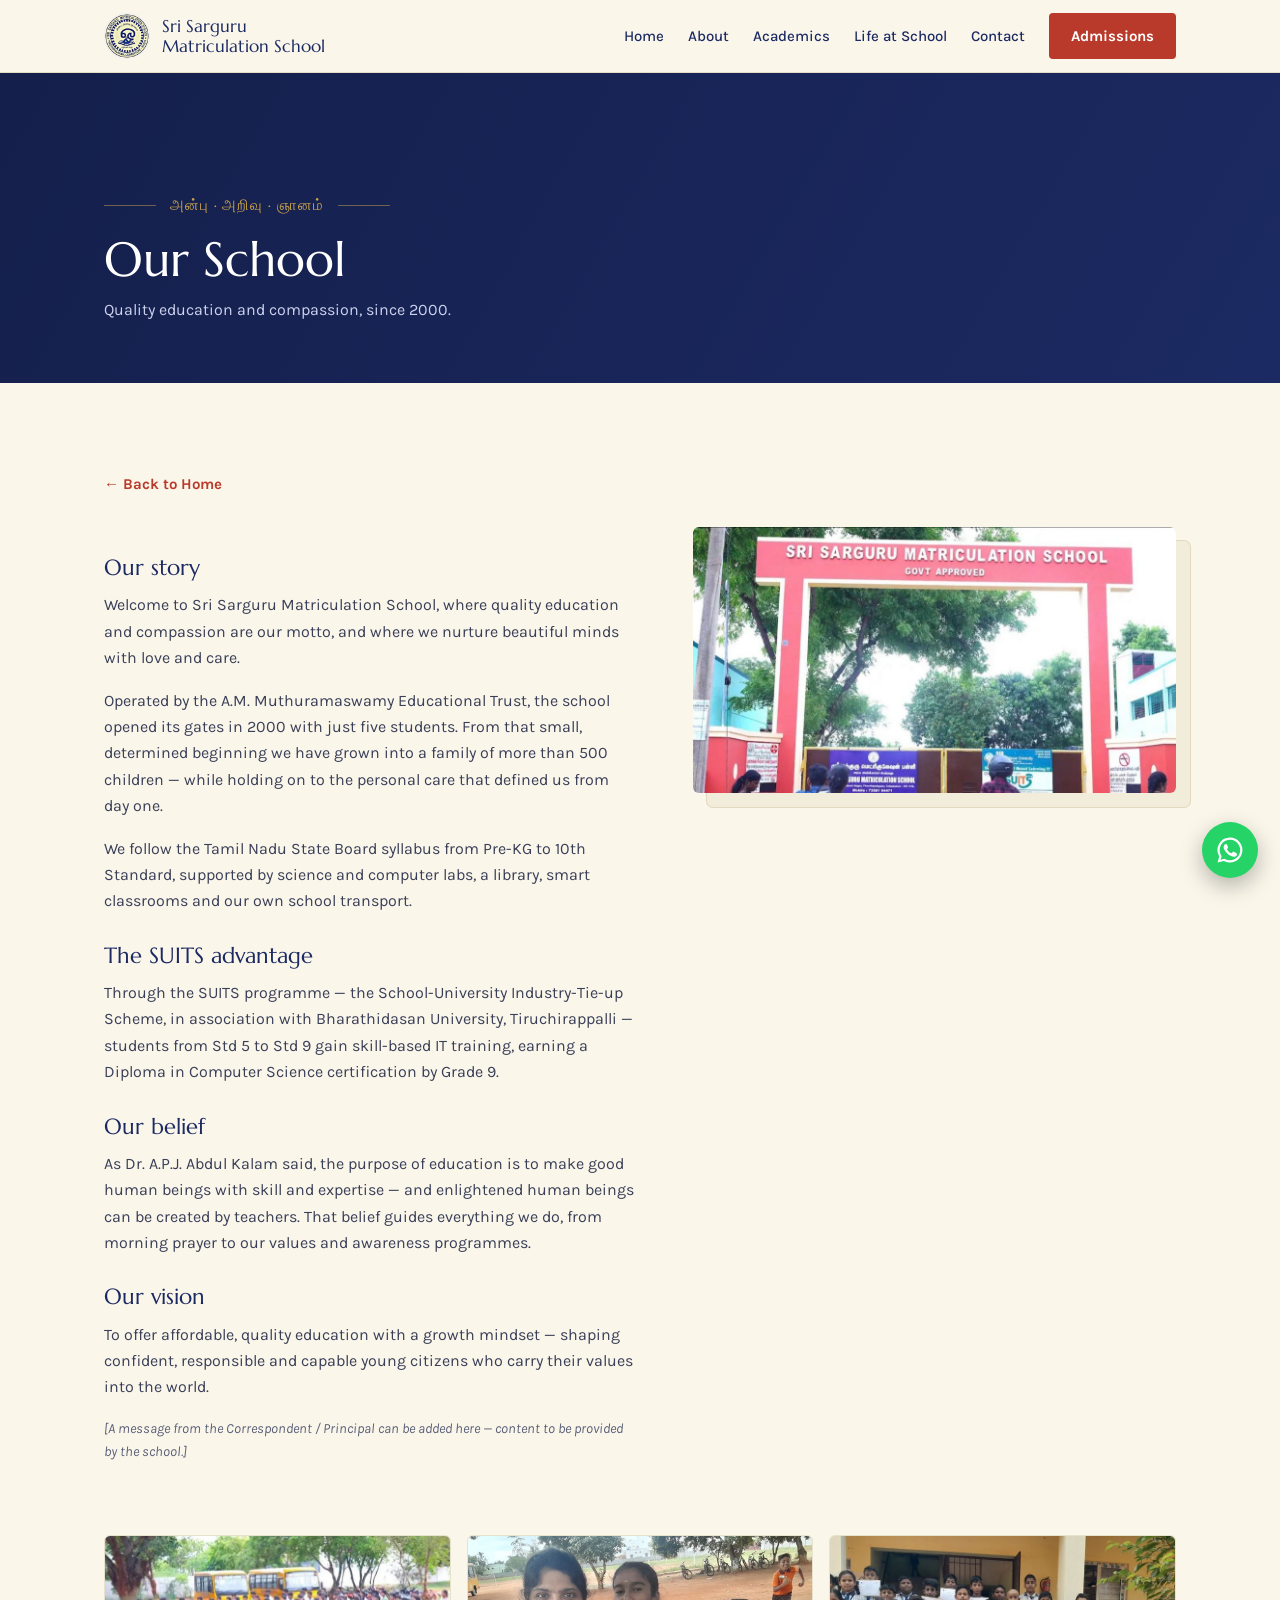
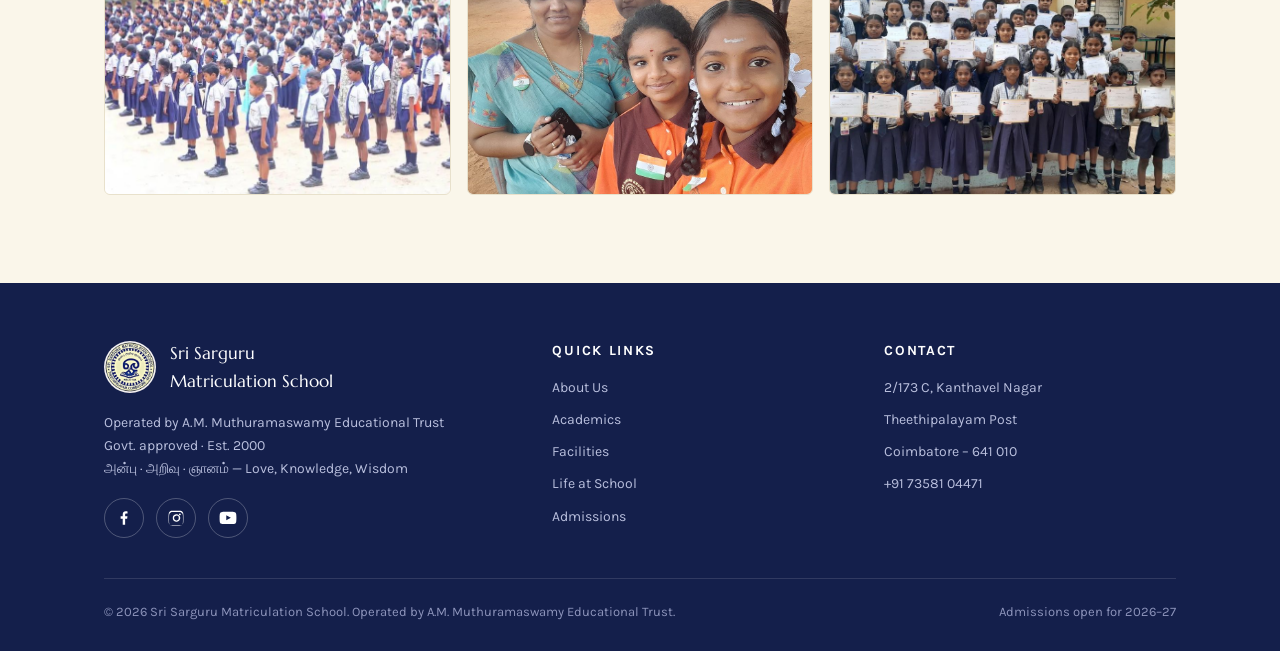
==== about.html @ 729bfdbb "Add files via upload" ====
<!DOCTYPE html>
<html lang="en">
<head>
<meta charset="UTF-8">
<meta name="viewport" content="width=device-width, initial-scale=1.0">
<title>About Us | Sri Sarguru Matriculation School</title>
<meta name="description" content="The story, vision and values of Sri Sarguru Matriculation School, Theethipalayam, Coimbatore.">
<link rel="preconnect" href="https://fonts.googleapis.com">
<link href="https://fonts.googleapis.com/css2?family=Marcellus&family=Karla:wght@400;500;700&display=swap" rel="stylesheet">
<link rel="stylesheet" href="styles.css">
</head>
<body>
<nav>
  <div class="wrap nav-in">
    <a class="brand" href="index.html">
      <img src="[data-uri]" alt="Sri Sarguru Matriculation School emblem">
      <span>Sri Sarguru<br>Matriculation School</span>
    </a>
    <button class="menu-toggle" aria-label="Open menu" onclick="document.querySelector('.menu').classList.toggle('open')">☰</button>
    <div class="menu">
      <a href="index.html">Home</a>
      <a href="about.html">About</a>
      <a href="index.html#academics">Academics</a>
      <a href="index.html#life">Life at School</a>
      <a href="index.html#contact">Contact</a>
      <a class="btn" href="index.html#admissions">Admissions</a>
    </div>
  </div>
</nav>
<header class="page-hero">
  <div class="wrap"><div class="motto">அன்பு · அறிவு · ஞானம்</div><h1>Our School</h1><p>Quality education and compassion, since 2000.</p></div>
</header>
<section><div class="wrap"><a class="back-link" href="index.html">← Back to Home</a>
  <div class="split" style="margin-bottom:56px">
    <div class="prose">
      <h3>Our story</h3>
      <p>Welcome to Sri Sarguru Matriculation School, where quality education and compassion are our motto, and where we nurture beautiful minds with love and care.</p>
      <p>Operated by the A.M. Muthuramaswamy Educational Trust, the school opened its gates in 2000 with just five students. From that small, determined beginning we have grown into a family of more than 500 children — while holding on to the personal care that defined us from day one.</p>
      <p>We follow the Tamil Nadu State Board syllabus from Pre-KG to 10th Standard, supported by science and computer labs, a library, smart classrooms and our own school transport.</p>
      <h3>The SUITS advantage</h3>
      <p>Through the SUITS programme — the School-University Industry-Tie-up Scheme, in association with Bharathidasan University, Tiruchirappalli — students from Std 5 to Std 9 gain skill-based IT training, earning a Diploma in Computer Science certification by Grade 9.</p>
      <h3>Our belief</h3>
      <p>As Dr. A.P.J. Abdul Kalam said, the purpose of education is to make good human beings with skill and expertise — and enlightened human beings can be created by teachers. That belief guides everything we do, from morning prayer to our values and awareness programmes.</p>
      <h3>Our vision</h3>
      <p>To offer affordable, quality education with a growth mindset — shaping confident, responsible and capable young citizens who carry their values into the world.</p>
      <p style="color:var(--muted);font-size:14px"><em>[A message from the Correspondent / Principal can be added here — content to be provided by the school.]</em></p>
    </div>
    <div class="framed" style="align-self:start"><img src="[data-uri]" alt="Entrance of Sri Sarguru Matriculation School"></div>
  </div>
  <div class="gallery">
    <img src="[data-uri]" alt="Morning assembly">
    <img src="[data-uri]" alt="Outdoor lesson with a teacher">
    <img src="[data-uri]" alt="Students with certificates">
  </div>
  </div></section>
<footer>
  <div class="wrap">
    <div class="foot-grid">
      <div>
        <div class="foot-brand">
          <img src="[data-uri]" alt="School emblem">
          <b>Sri Sarguru<br>Matriculation School</b>
        </div>
        <p>Operated by A.M. Muthuramaswamy Educational Trust<br>Govt. approved · Est. 2000<br>அன்பு · அறிவு · ஞானம் — Love, Knowledge, Wisdom</p>
        <div class="socials">
          <a href="https://www.facebook.com/profile.php?id=61589518446444" target="_blank" rel="noopener" aria-label="Facebook"><svg viewBox="0 0 24 24"><path d="M13.5 21v-8h2.7l.4-3.2h-3.1V7.7c0-.9.3-1.6 1.7-1.6h1.5V3.2c-.3 0-1.3-.1-2.4-.1-2.4 0-4 1.4-4 4.1v2.6H7.5V13h2.8v8h3.2z"/></svg></a>
          <a href="https://www.instagram.com/srisargurumatriculationschool?igsh=MXVpdTR6MHNnNWlqYg==" target="_blank" rel="noopener" aria-label="Instagram"><svg viewBox="0 0 24 24"><path d="M12 2.2c3.2 0 3.6 0 4.8.1 1.2.1 1.9.2 2.3.4.6.2 1 .5 1.4.9.4.4.7.8.9 1.4.2.4.4 1.1.4 2.3.1 1.2.1 1.6.1 4.8s0 3.6-.1 4.8c-.1 1.2-.2 1.9-.4 2.3-.2.6-.5 1-.9 1.4-.4.4-.8.7-1.4.9-.4.2-1.1.4-2.3.4-1.2.1-1.6.1-4.8.1s-3.6 0-4.8-.1c-1.2-.1-1.9-.2-2.3-.4-.6-.2-1-.5-1.4-.9-.4-.4-.7-.8-.9-1.4-.2-.4-.4-1.1-.4-2.3-.1-1.2-.1-1.6-.1-4.8s0-3.6.1-4.8c.1-1.2.2-1.9.4-2.3.2-.6.5-1 .9-1.4.4-.4.8-.7 1.4-.9.4-.2 1.1-.4 2.3-.4 1.2-.1 1.6-.1 4.8-.1zm0 1.8c-3.1 0-3.5 0-4.7.1-1.1.1-1.7.2-2.1.4-.5.2-.9.4-1.2.8-.4.4-.6.7-.8 1.2-.2.4-.3 1-.4 2.1-.1 1.2-.1 1.6-.1 4.7s0 3.5.1 4.7c.1 1.1.2 1.7.4 2.1.2.5.4.9.8 1.2.4.4.7.6 1.2.8.4.2 1 .3 2.1.4 1.2.1 1.6.1 4.7.1s3.5 0 4.7-.1c1.1-.1 1.7-.2 2.1-.4.5-.2.9-.4 1.2-.8.4-.4.6-.7.8-1.2.2-.4.3-1 .4-2.1.1-1.2.1-1.6.1-4.7s0-3.5-.1-4.7c-.1-1.1-.2-1.7-.4-2.1-.2-.5-.4-.9-.8-1.2-.4-.4-.7-.6-1.2-.8-.4-.2-1-.3-2.1-.4-1.2-.1-1.6-.1-4.7-.1zm0 3.1a5 5 0 110 9.9 5 5 0 010-9.9zm0 8.1a3.2 3.2 0 100-6.3 3.2 3.2 0 000 6.3zm6.3-8.3a1.2 1.2 0 11-2.3 0 1.2 1.2 0 012.3 0z"/></svg></a>
          <a href="https://youtube.com/shorts/6gepZxjE1bo?si=0mZWuxwTycuYFxQI" target="_blank" rel="noopener" aria-label="YouTube"><svg viewBox="0 0 24 24"><path d="M23 7.2s-.2-1.6-.9-2.3c-.9-.9-1.9-.9-2.3-1C16.6 3.7 12 3.7 12 3.7s-4.6 0-7.8.2c-.4.1-1.4.1-2.3 1-.7.7-.9 2.3-.9 2.3S.8 9.1.8 11v1.8c0 1.9.2 3.8.2 3.8s.2 1.6.9 2.3c.9.9 2 .9 2.5 1 1.8.2 7.6.2 7.6.2s4.6 0 7.8-.2c.4-.1 1.4-.1 2.3-1 .7-.7.9-2.3.9-2.3s.2-1.9.2-3.8V11c0-1.9-.2-3.8-.2-3.8zM9.7 15V8.4l6.1 3.3L9.7 15z"/></svg></a>
        </div>
      </div>
      <div>
        <h4>Quick Links</h4>
        <ul>
          <li><a href="about.html">About Us</a></li>
          <li><a href="index.html#academics">Academics</a></li>
          <li><a href="index.html#facilities">Facilities</a></li>
          <li><a href="index.html#life">Life at School</a></li>
          <li><a href="index.html#admissions">Admissions</a></li>
        </ul>
      </div>
      <div>
        <h4>Contact</h4>
        <ul>
          <li>2/173 C, Kanthavel Nagar</li>
          <li>Theethipalayam Post</li>
          <li>Coimbatore – 641 010</li>
          <li><a href="tel:+917358104471">+91 73581 04471</a></li>
        </ul>
      </div>
    </div>
    <div class="foot-bottom">
      <span>© 2026 Sri Sarguru Matriculation School. Operated by A.M. Muthuramaswamy Educational Trust.</span>
      <span>Admissions open for 2026–27</span>
    </div>
  </div>
</footer>

<a class="wa-float" href="https://wa.me/917358104471?text=Hi%2C%20I%20would%20like%20to%20enquire%20about%20admission%20at%20Sri%20Sarguru%20Matriculation%20School." target="_blank" rel="noopener" aria-label="Chat on WhatsApp">
  <svg viewBox="0 0 24 24"><path d="M12 2a10 10 0 00-8.6 15.1L2 22l5-1.3A10 10 0 1012 2zm0 18.2a8.2 8.2 0 01-4.2-1.1l-.3-.2-3 .8.8-2.9-.2-.3A8.2 8.2 0 1112 20.2zm4.6-6.1c-.3-.1-1.5-.7-1.7-.8-.2-.1-.4-.1-.6.1-.2.3-.7.8-.8 1-.1.2-.3.2-.5.1-.3-.1-1.1-.4-2-1.2-.7-.7-1.2-1.5-1.4-1.7-.1-.3 0-.4.1-.5l.4-.5c.1-.2.2-.3.3-.5.1-.2 0-.4 0-.5l-.8-1.9c-.2-.5-.4-.4-.6-.4h-.5c-.2 0-.5.1-.7.3-.2.3-.9.9-.9 2.2s1 2.5 1.1 2.7c.1.2 1.9 2.9 4.6 4.1.6.3 1.1.4 1.5.6.6.2 1.2.2 1.6.1.5-.1 1.5-.6 1.7-1.2.2-.6.2-1.1.2-1.2-.1-.2-.3-.2-.5-.3z"/></svg>
</a>
</body>
</html>
</body>
</html>
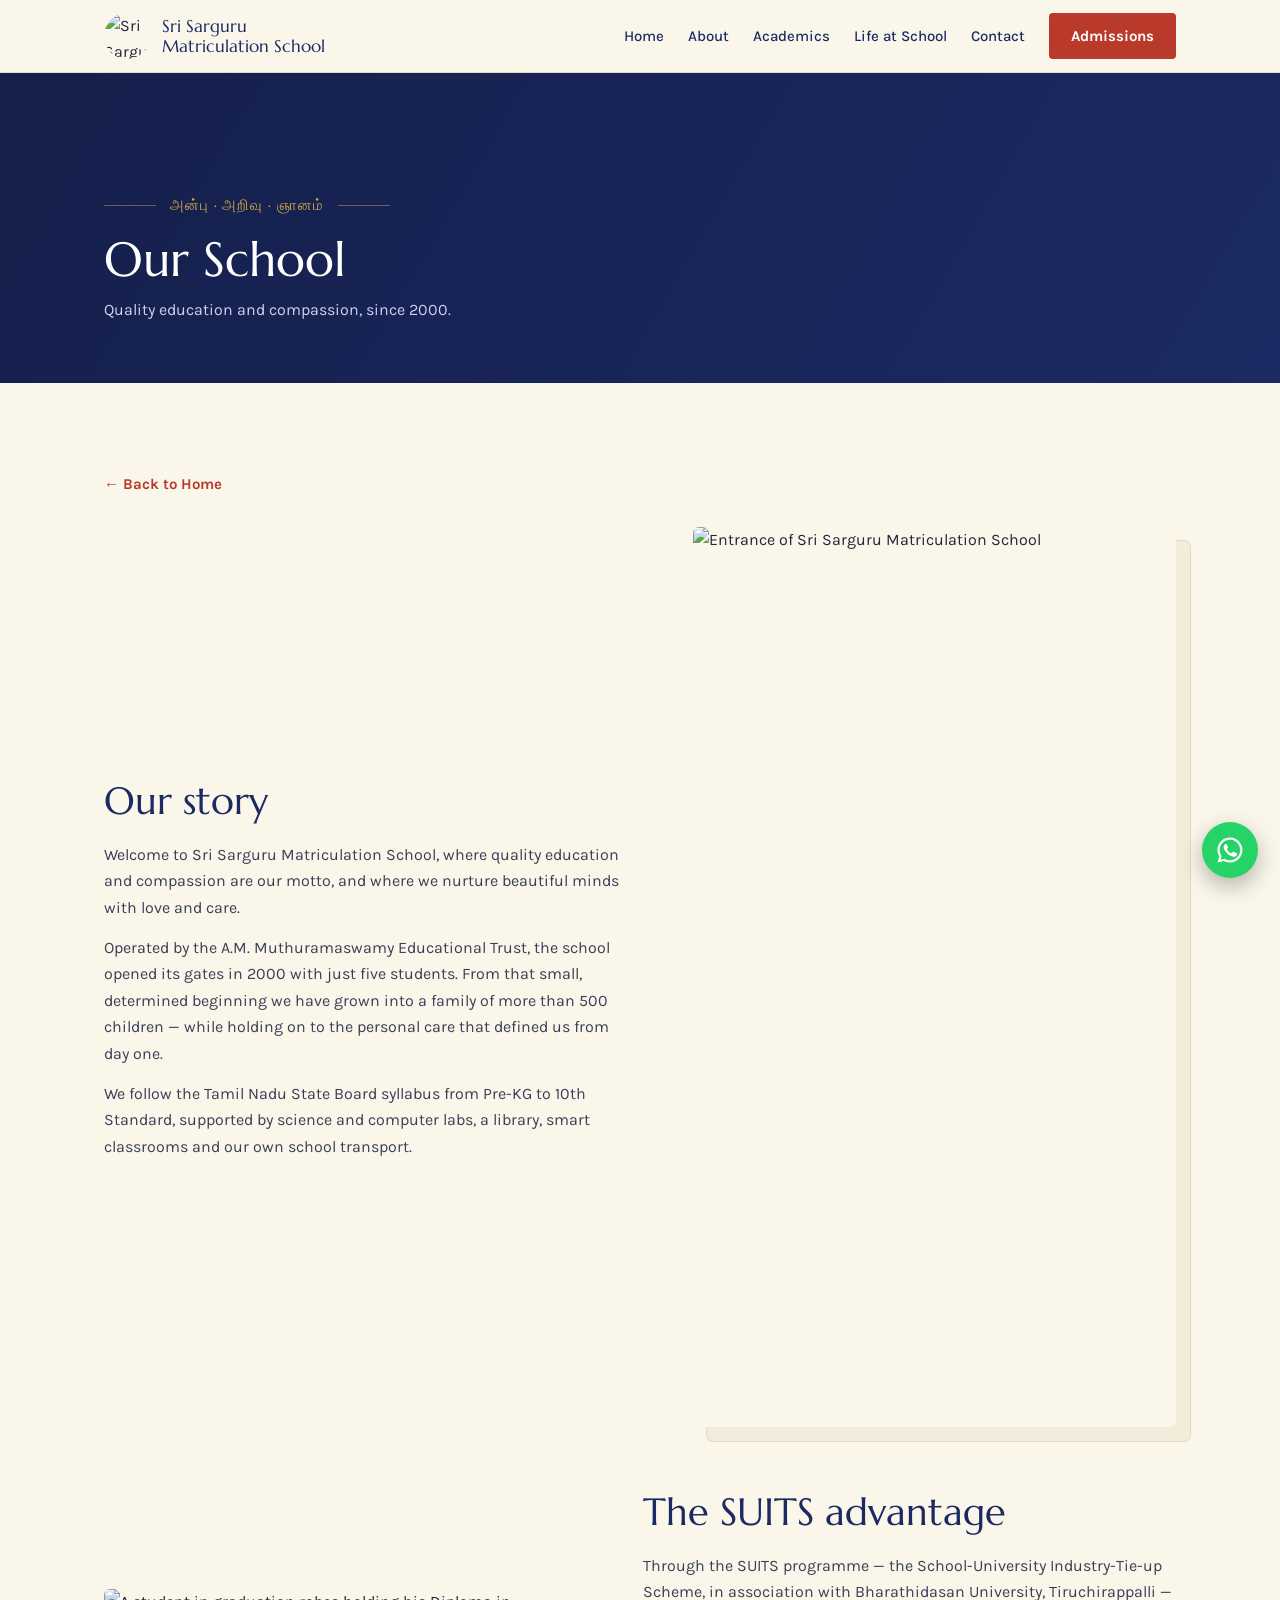
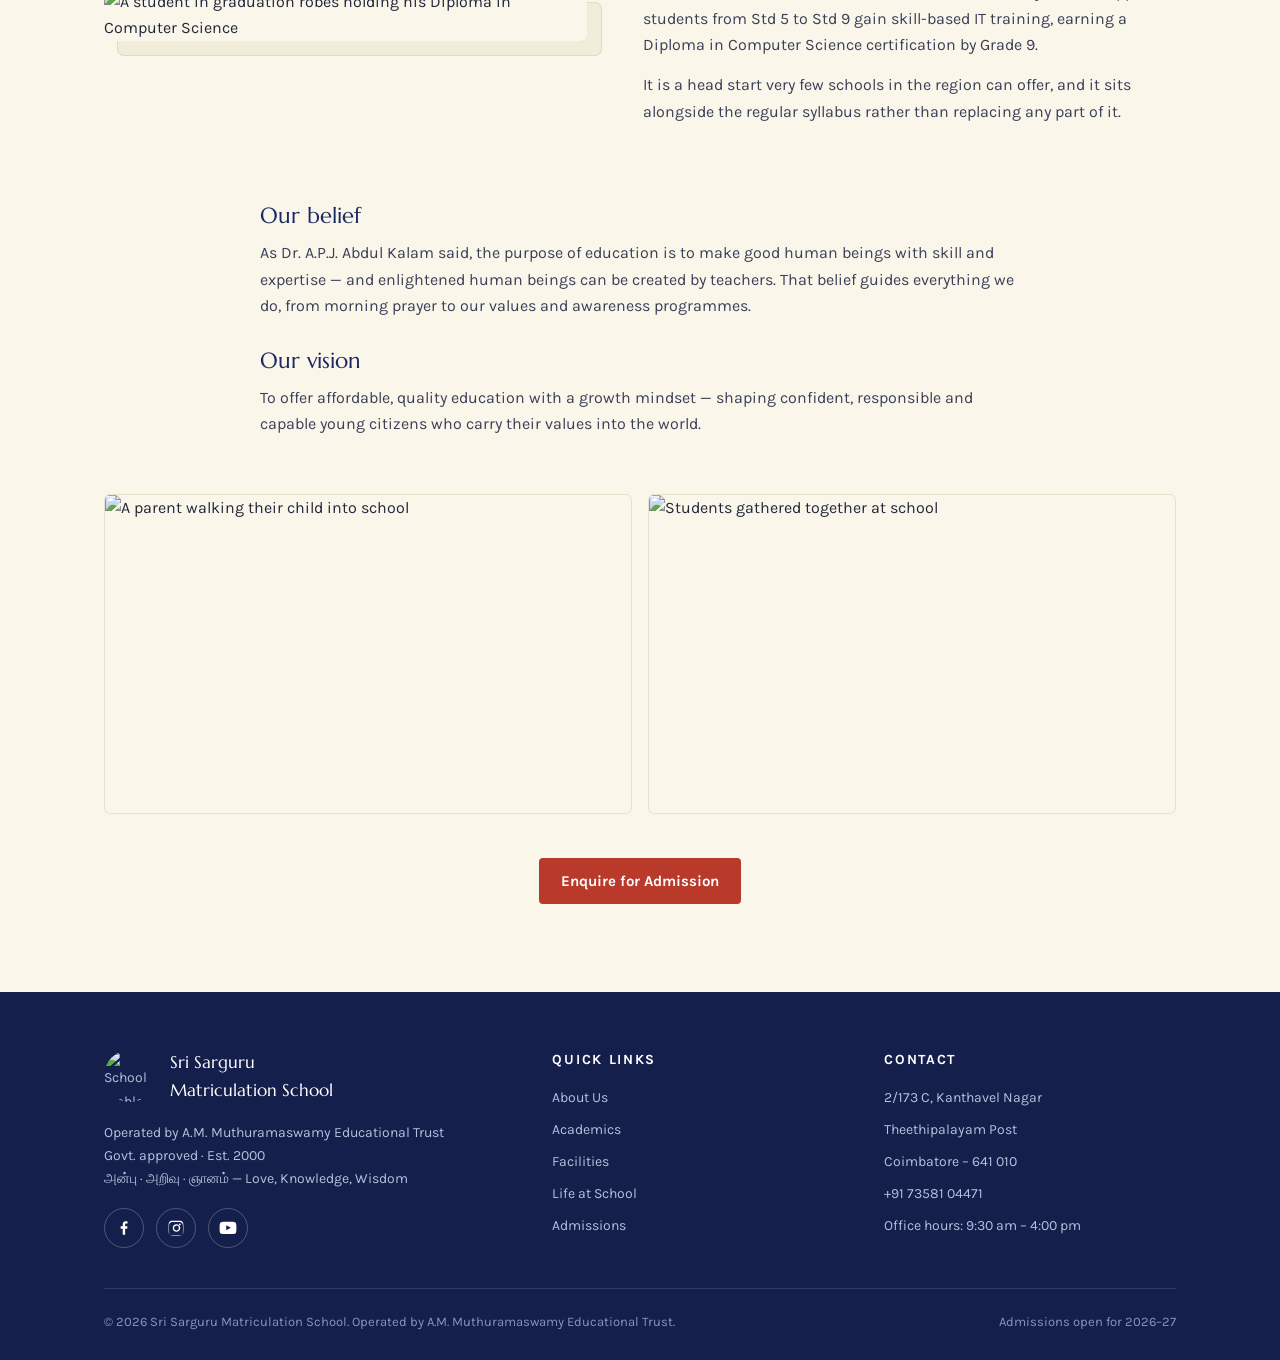
==== commit b950c0d4: "Add files via upload" ====
--- a/about.html
+++ b/about.html
@@ -2,22 +2,37 @@
 <html lang="en">
 <head>
 <meta charset="UTF-8">
-<meta name="viewport" content="width=device-width, initial-scale=1.0">
-<title>About Us | Sri Sarguru Matriculation School</title>
-<meta name="description" content="The story, vision and values of Sri Sarguru Matriculation School, Theethipalayam, Coimbatore.">
+<meta name="viewport" content="width=device-width, initial-scale=1">
+<title>Our School | Sri Sarguru Matriculation School, Coimbatore</title>
+<meta name="description" content="The story of Sri Sarguru Matriculation School, Theethipalayam — from five students in 2000 to a family of 500+, and the SUITS programme that earns our students a Diploma in Computer Science by Grade 9.">
+<link rel="icon" href="images/logo.jpg" type="image/jpeg">
+<link rel="apple-touch-icon" href="images/logo.jpg">
+<meta property="og:type" content="article">
+<meta property="og:site_name" content="Sri Sarguru Matriculation School">
+<meta property="og:title" content="Our School | Sri Sarguru Matriculation School">
+<meta property="og:description" content="From five students in 2000 to a family of 500+. Quality education and compassion, since 2000.">
+<meta property="og:image" content="https://sri-sarguru-school-website.vercel.app/images/about-banner.jpg">
+<meta property="og:url" content="https://sri-sarguru-school-website.vercel.app/about.html">
+<meta name="twitter:card" content="summary_large_image">
+<meta name="twitter:title" content="Our School | Sri Sarguru Matriculation School">
+<meta name="twitter:description" content="From five students in 2000 to a family of 500+. Quality education and compassion, since 2000.">
+<meta name="twitter:image" content="https://sri-sarguru-school-website.vercel.app/images/about-banner.jpg">
 <link rel="preconnect" href="https://fonts.googleapis.com">
+<link rel="preconnect" href="https://fonts.gstatic.com" crossorigin>
 <link href="https://fonts.googleapis.com/css2?family=Marcellus&family=Karla:wght@400;500;700&display=swap" rel="stylesheet">
 <link rel="stylesheet" href="styles.css">
+<script>document.documentElement.className+=' js';</script>
 </head>
 <body>
+
 <nav>
   <div class="wrap nav-in">
     <a class="brand" href="index.html">
-      <img src="[data-uri]" alt="Sri Sarguru Matriculation School emblem">
+      <img src="images/logo.jpg" alt="Sri Sarguru Matriculation School emblem" width="46" height="46">
       <span>Sri Sarguru<br>Matriculation School</span>
     </a>
-    <button class="menu-toggle" aria-label="Open menu" onclick="document.querySelector('.menu').classList.toggle('open')">☰</button>
-    <div class="menu">
+    <button class="menu-toggle" aria-label="Menu" aria-expanded="false" aria-controls="menu">&#9776;</button>
+    <div class="menu" id="menu">
       <a href="index.html">Home</a>
       <a href="about.html">About</a>
       <a href="index.html#academics">Academics</a>
@@ -27,45 +42,73 @@
     </div>
   </div>
 </nav>
+
 <header class="page-hero">
-  <div class="wrap"><div class="motto">அன்பு · அறிவு · ஞானம்</div><h1>Our School</h1><p>Quality education and compassion, since 2000.</p></div>
+  <div class="wrap">
+    <div class="motto">அன்பு &middot; அறிவு &middot; ஞானம்</div>
+    <h1>Our School</h1>
+    <p>Quality education and compassion, since 2000.</p>
+  </div>
 </header>
-<section><div class="wrap"><a class="back-link" href="index.html">← Back to Home</a>
-  <div class="split" style="margin-bottom:56px">
-    <div class="prose">
-      <h3>Our story</h3>
-      <p>Welcome to Sri Sarguru Matriculation School, where quality education and compassion are our motto, and where we nurture beautiful minds with love and care.</p>
-      <p>Operated by the A.M. Muthuramaswamy Educational Trust, the school opened its gates in 2000 with just five students. From that small, determined beginning we have grown into a family of more than 500 children — while holding on to the personal care that defined us from day one.</p>
-      <p>We follow the Tamil Nadu State Board syllabus from Pre-KG to 10th Standard, supported by science and computer labs, a library, smart classrooms and our own school transport.</p>
-      <h3>The SUITS advantage</h3>
-      <p>Through the SUITS programme — the School-University Industry-Tie-up Scheme, in association with Bharathidasan University, Tiruchirappalli — students from Std 5 to Std 9 gain skill-based IT training, earning a Diploma in Computer Science certification by Grade 9.</p>
+
+<section>
+  <div class="wrap">
+    <a class="back-link" href="index.html">&larr; Back to Home</a>
+
+    <div class="split" style="margin-bottom:64px">
+      <div class="split-txt">
+        <h2>Our story</h2>
+        <p>Welcome to Sri Sarguru Matriculation School, where quality education and compassion are our motto, and where we nurture beautiful minds with love and care.</p>
+        <p>Operated by the A.M. Muthuramaswamy Educational Trust, the school opened its gates in 2000 with just five students. From that small, determined beginning we have grown into a family of more than 500 children — while holding on to the personal care that defined us from day one.</p>
+        <p>We follow the Tamil Nadu State Board syllabus from Pre-KG to 10th Standard, supported by science and computer labs, a library, smart classrooms and our own school transport.</p>
+      </div>
+      <div class="framed">
+        <img src="images/about-banner.jpg" alt="Entrance of Sri Sarguru Matriculation School" width="1600" height="900">
+      </div>
+    </div>
+
+    <div class="split rev" style="margin-bottom:64px">
+      <div class="framed">
+        <img src="images/suits-diploma.jpg" alt="A student in graduation robes holding his Diploma in Computer Science" loading="lazy">
+      </div>
+      <div class="split-txt">
+        <h2>The SUITS advantage</h2>
+        <p>Through the SUITS programme — the School-University Industry-Tie-up Scheme, in association with Bharathidasan University, Tiruchirappalli — students from Std 5 to Std 9 gain skill-based IT training, earning a Diploma in Computer Science certification by Grade 9.</p>
+        <p>It is a head start very few schools in the region can offer, and it sits alongside the regular syllabus rather than replacing any part of it.</p>
+      </div>
+    </div>
+
+    <div class="prose" style="margin:0 auto 56px">
       <h3>Our belief</h3>
       <p>As Dr. A.P.J. Abdul Kalam said, the purpose of education is to make good human beings with skill and expertise — and enlightened human beings can be created by teachers. That belief guides everything we do, from morning prayer to our values and awareness programmes.</p>
       <h3>Our vision</h3>
       <p>To offer affordable, quality education with a growth mindset — shaping confident, responsible and capable young citizens who carry their values into the world.</p>
-      <p style="color:var(--muted);font-size:14px"><em>[A message from the Correspondent / Principal can be added here — content to be provided by the school.]</em></p>
     </div>
-    <div class="framed" style="align-self:start"><img src="[data-uri]" alt="Entrance of Sri Sarguru Matriculation School"></div>
+
+    <div class="gallery two">
+      <img src="images/story-welcome.jpg" alt="A parent walking their child into school" loading="lazy">
+      <img src="images/story-2.jpg" alt="Students gathered together at school" loading="lazy">
+    </div>
+
+    <p style="text-align:center;margin-top:44px">
+      <a class="btn" href="index.html#admissions">Enquire for Admission</a>
+    </p>
   </div>
-  <div class="gallery">
-    <img src="[data-uri]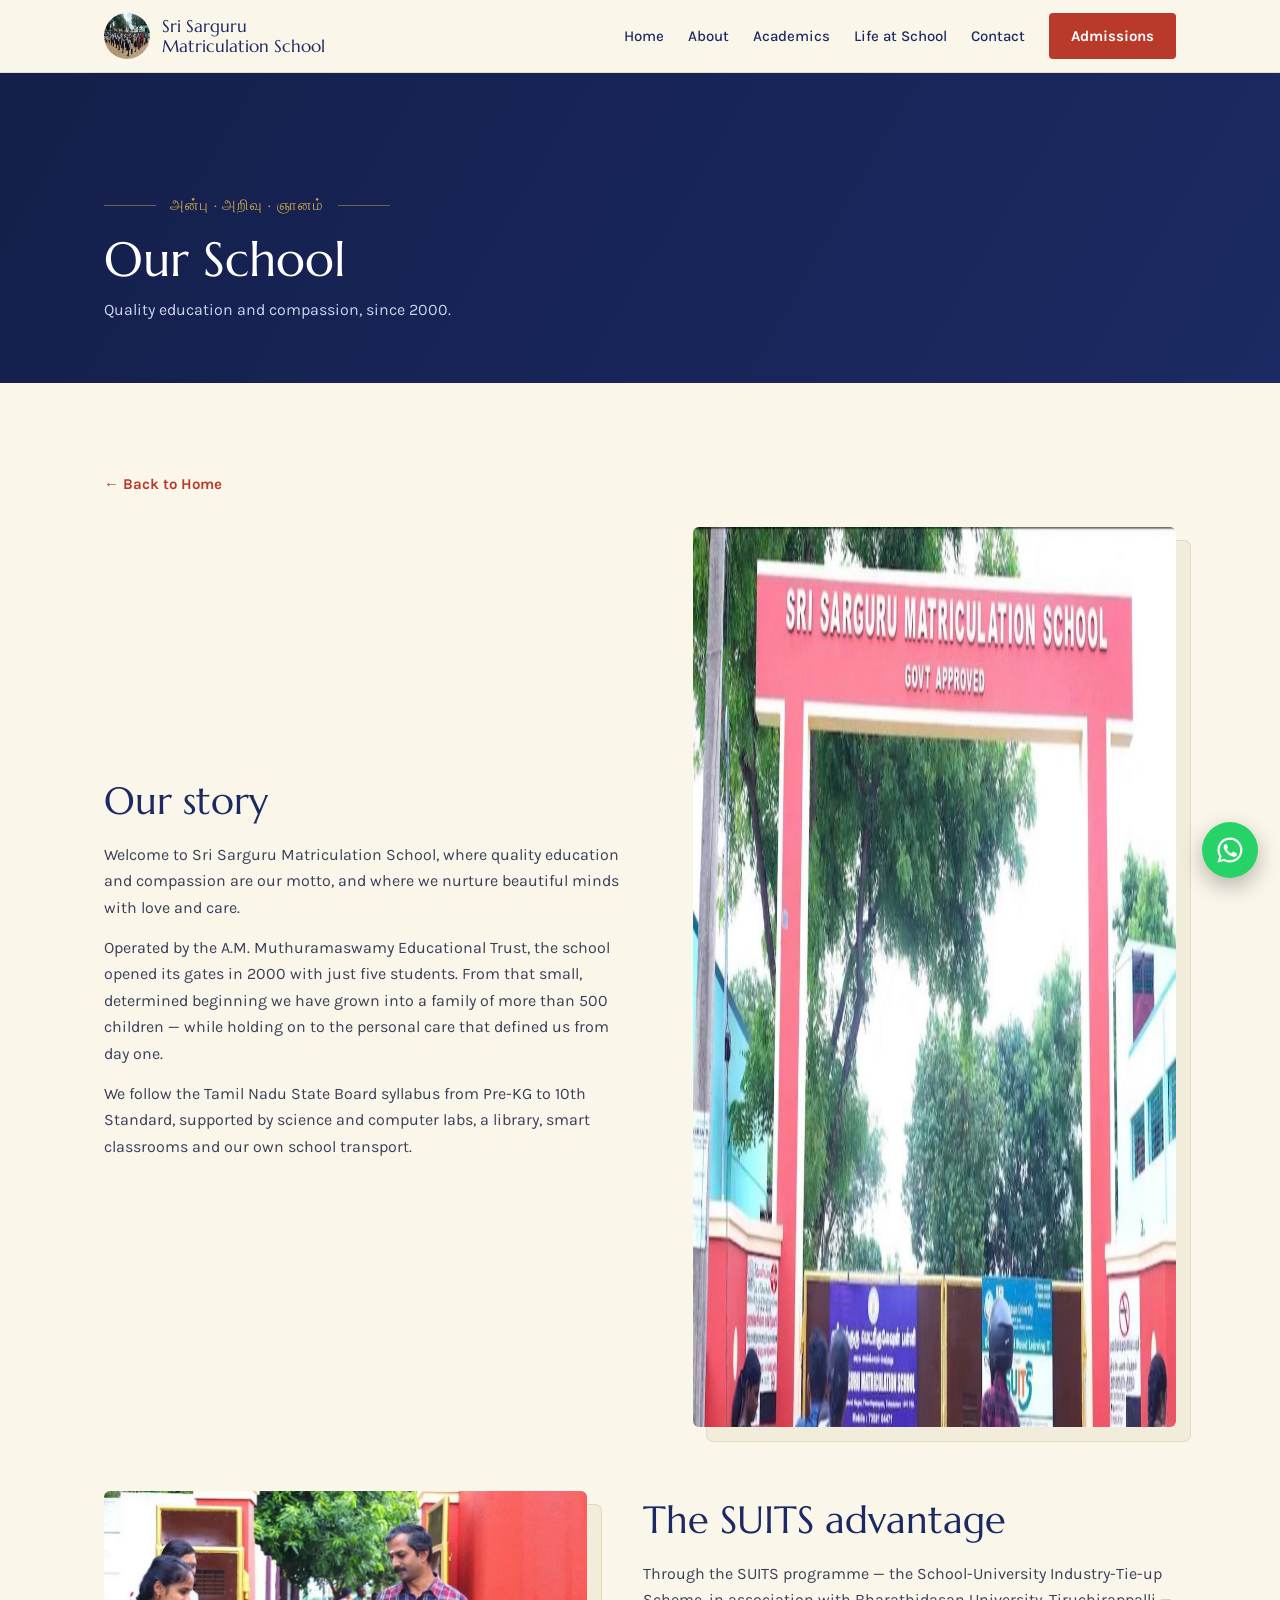
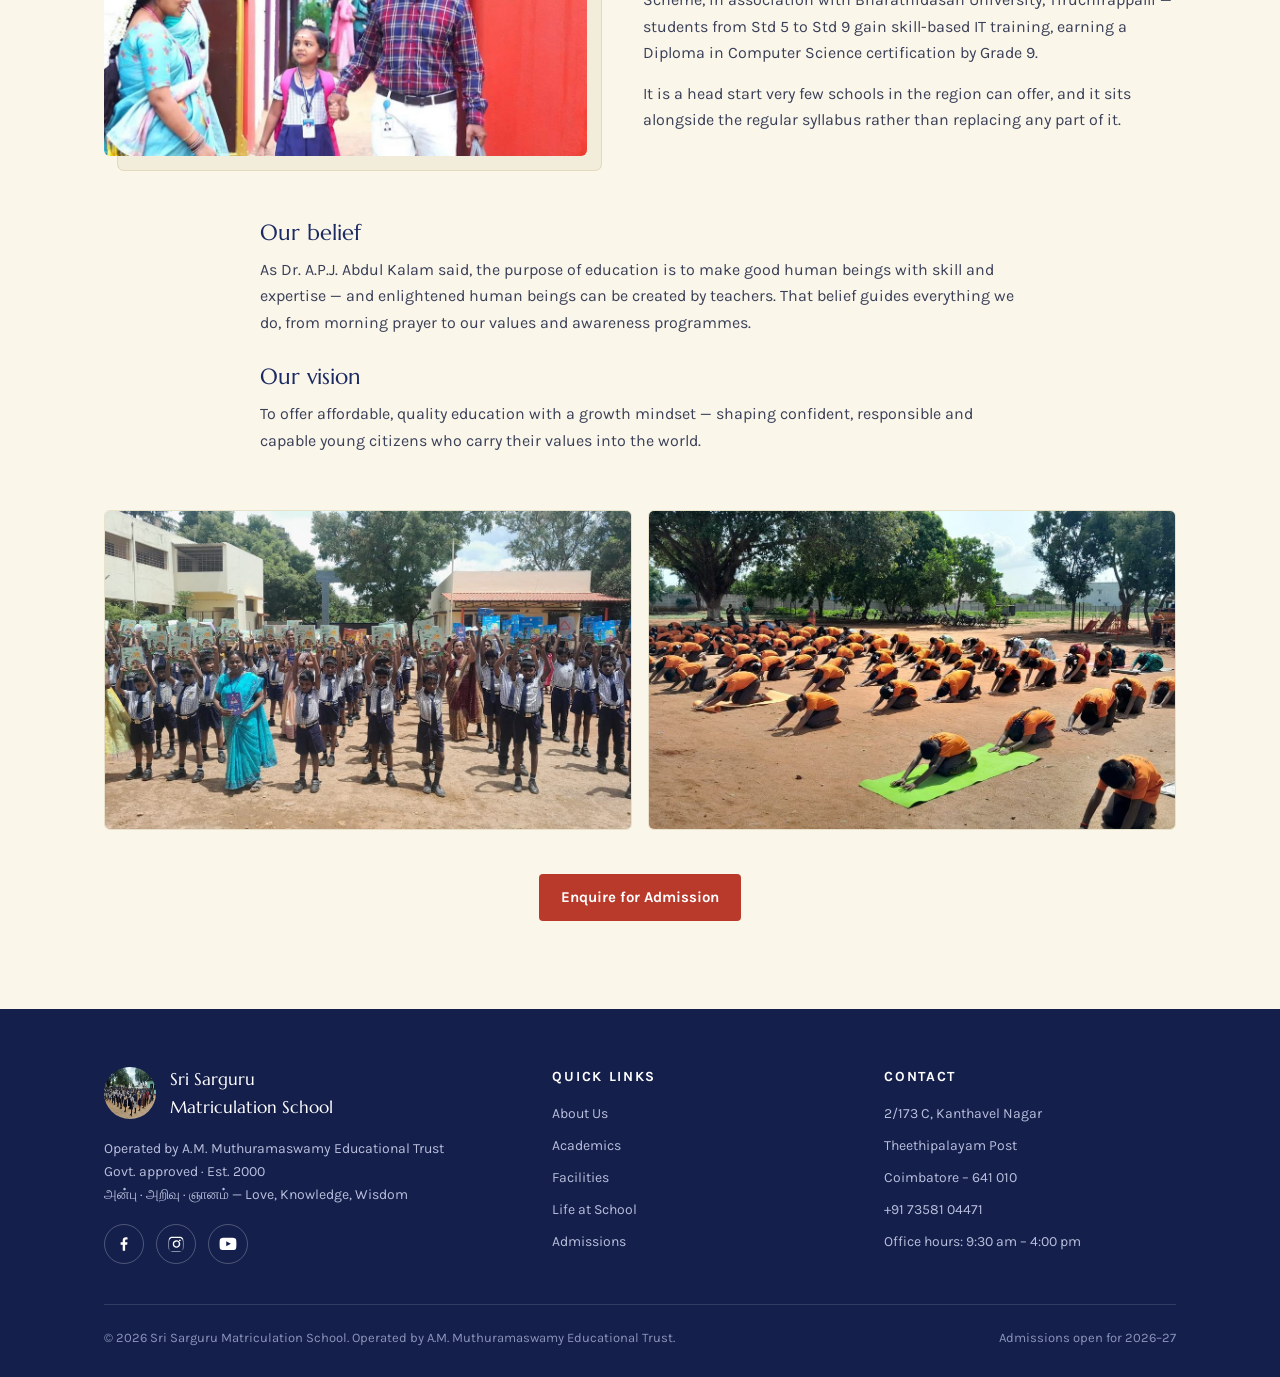
==== commit 822732ba: "Add files via upload" ====
--- a/about.html
+++ b/about.html
@@ -5,18 +5,18 @@
 <meta name="viewport" content="width=device-width, initial-scale=1">
 <title>Our School | Sri Sarguru Matriculation School, Coimbatore</title>
 <meta name="description" content="The story of Sri Sarguru Matriculation School, Theethipalayam — from five students in 2000 to a family of 500+, and the SUITS programme that earns our students a Diploma in Computer Science by Grade 9.">
-<link rel="icon" href="images/logo.jpg" type="image/jpeg">
-<link rel="apple-touch-icon" href="images/logo.jpg">
+<link rel="icon" href="logo.jpg" type="image/jpeg">
+<link rel="apple-touch-icon" href="logo.jpg">
 <meta property="og:type" content="article">
 <meta property="og:site_name" content="Sri Sarguru Matriculation School">
 <meta property="og:title" content="Our School | Sri Sarguru Matriculation School">
 <meta property="og:description" content="From five students in 2000 to a family of 500+. Quality education and compassion, since 2000.">
-<meta property="og:image" content="https://sri-sarguru-school-website.vercel.app/images/about-banner.jpg">
+<meta property="og:image" content="https://sri-sarguru-school-website.vercel.app/about-banner.jpg">
 <meta property="og:url" content="https://sri-sarguru-school-website.vercel.app/about.html">
 <meta name="twitter:card" content="summary_large_image">
 <meta name="twitter:title" content="Our School | Sri Sarguru Matriculation School">
 <meta name="twitter:description" content="From five students in 2000 to a family of 500+. Quality education and compassion, since 2000.">
-<meta name="twitter:image" content="https://sri-sarguru-school-website.vercel.app/images/about-banner.jpg">
+<meta name="twitter:image" content="https://sri-sarguru-school-website.vercel.app/about-banner.jpg">
 <link rel="preconnect" href="https://fonts.googleapis.com">
 <link rel="preconnect" href="https://fonts.gstatic.com" crossorigin>
 <link href="https://fonts.googleapis.com/css2?family=Marcellus&family=Karla:wght@400;500;700&display=swap" rel="stylesheet">
@@ -28,7 +28,7 @@
 <nav>
   <div class="wrap nav-in">
     <a class="brand" href="index.html">
-      <img src="images/logo.jpg" alt="Sri Sarguru Matriculation School emblem" width="46" height="46">
+      <img src="logo.jpg" alt="Sri Sarguru Matriculation School emblem" width="46" height="46">
       <span>Sri Sarguru<br>Matriculation School</span>
     </a>
     <button class="menu-toggle" aria-label="Menu" aria-expanded="false" aria-controls="menu">&#9776;</button>
@@ -63,13 +63,13 @@
         <p>We follow the Tamil Nadu State Board syllabus from Pre-KG to 10th Standard, supported by science and computer labs, a library, smart classrooms and our own school transport.</p>
       </div>
       <div class="framed">
-        <img src="images/about-banner.jpg" alt="Entrance of Sri Sarguru Matriculation School" width="1600" height="900">
+        <img src="about-banner.jpg" alt="Entrance of Sri Sarguru Matriculation School" width="1600" height="900">
       </div>
     </div>
 
     <div class="split rev" style="margin-bottom:64px">
       <div class="framed">
-        <img src="images/suits-diploma.jpg" alt="A student in graduation robes holding his Diploma in Computer Science" loading="lazy">
+        <img src="suits-diploma.jpg" alt="A student in graduation robes holding his Diploma in Computer Science" loading="lazy">
       </div>
       <div class="split-txt">
         <h2>The SUITS advantage</h2>
@@ -86,8 +86,8 @@
     </div>
 
     <div class="gallery two">
-      <img src="images/story-welcome.jpg" alt="A parent walking their child into school" loading="lazy">
-      <img src="images/story-2.jpg" alt="Students gathered together at school" loading="lazy">
+      <img src="story-welcome.jpg" alt="A parent walking their child into school" loading="lazy">
+      <img src="story-2.jpg" alt="Students gathered together at school" loading="lazy">
     </div>
 
     <p style="text-align:center;margin-top:44px">
@@ -101,7 +101,7 @@
     <div class="foot-grid">
       <div>
         <div class="foot-brand">
-          <img src="images/logo.jpg" alt="School emblem" width="52" height="52" loading="lazy">
+          <img src="logo.jpg" alt="School emblem" width="52" height="52" loading="lazy">
           <b>Sri Sarguru<br>Matriculation School</b>
         </div>
         <p>Operated by A.M. Muthuramaswamy Educational Trust<br>Govt. approved &middot; Est. 2000<br>அன்பு &middot; அறிவு &middot; ஞானம் — Love, Knowledge, Wisdom</p>
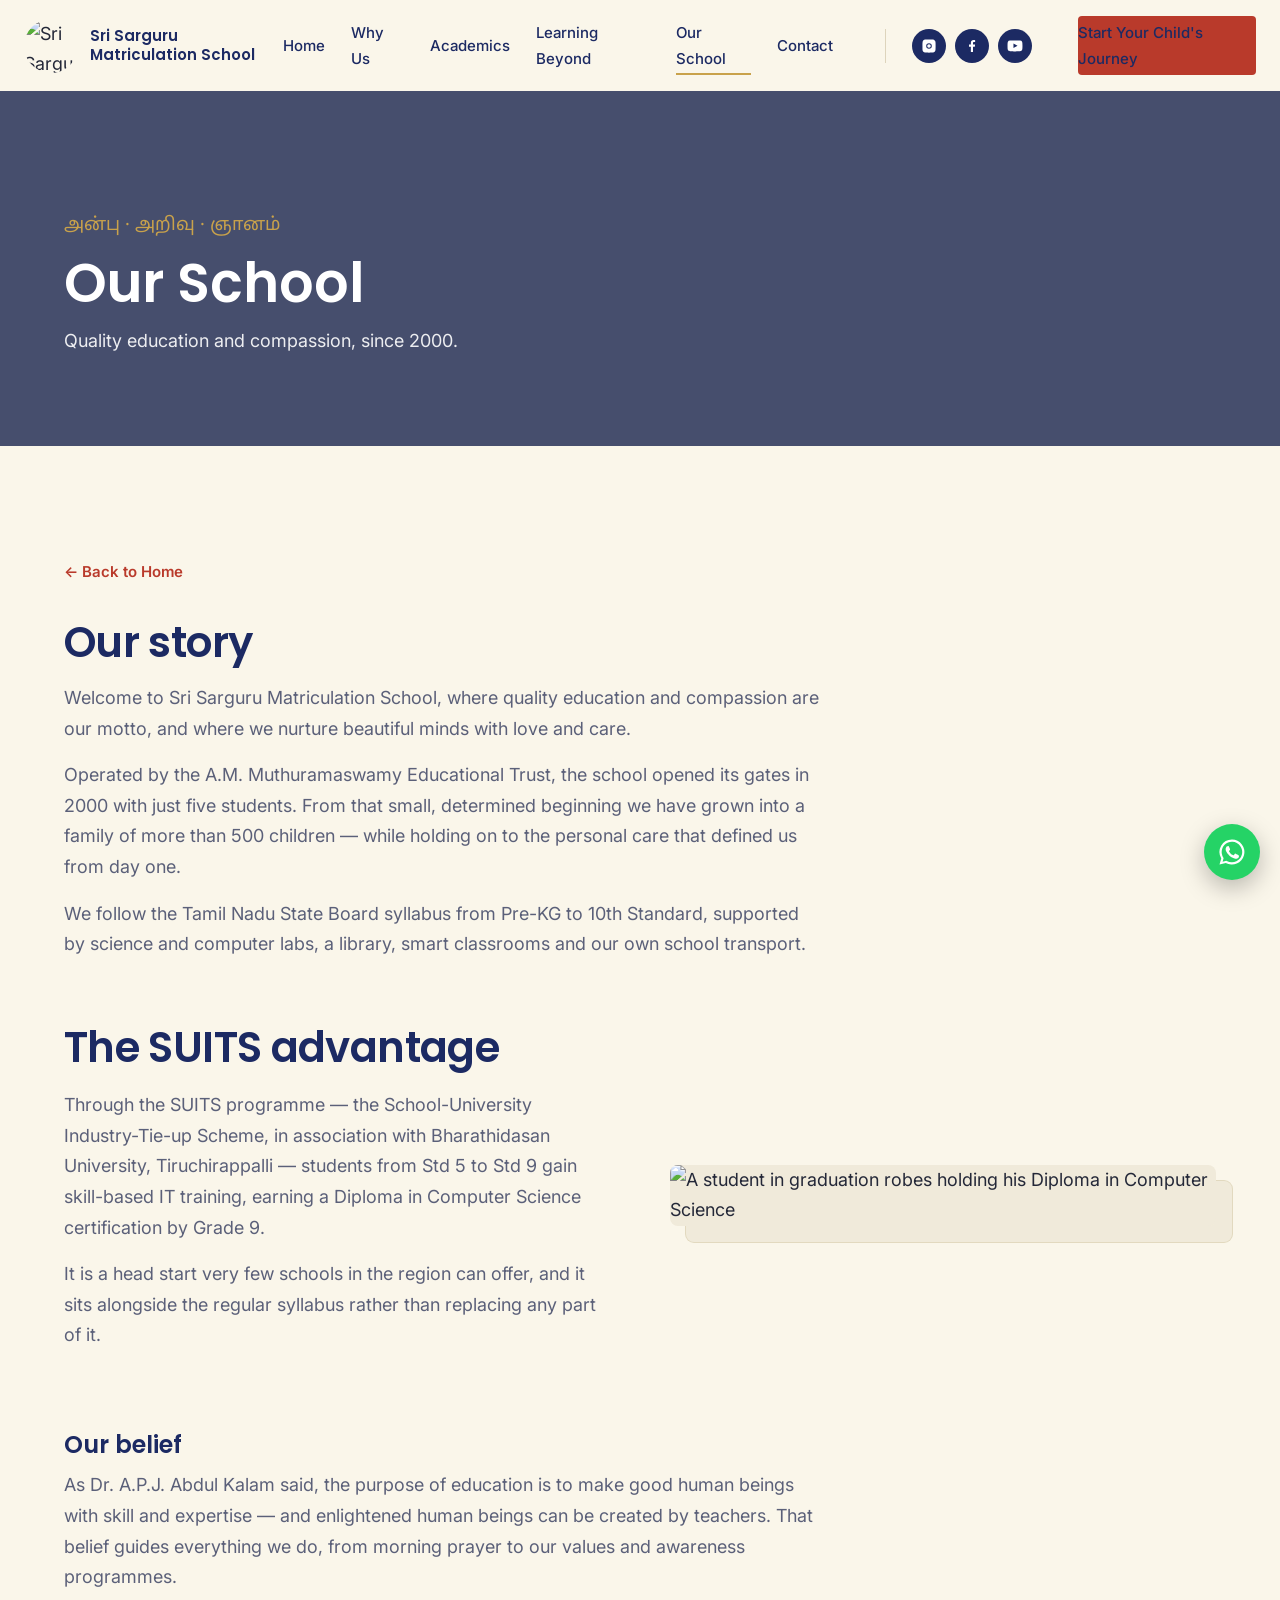
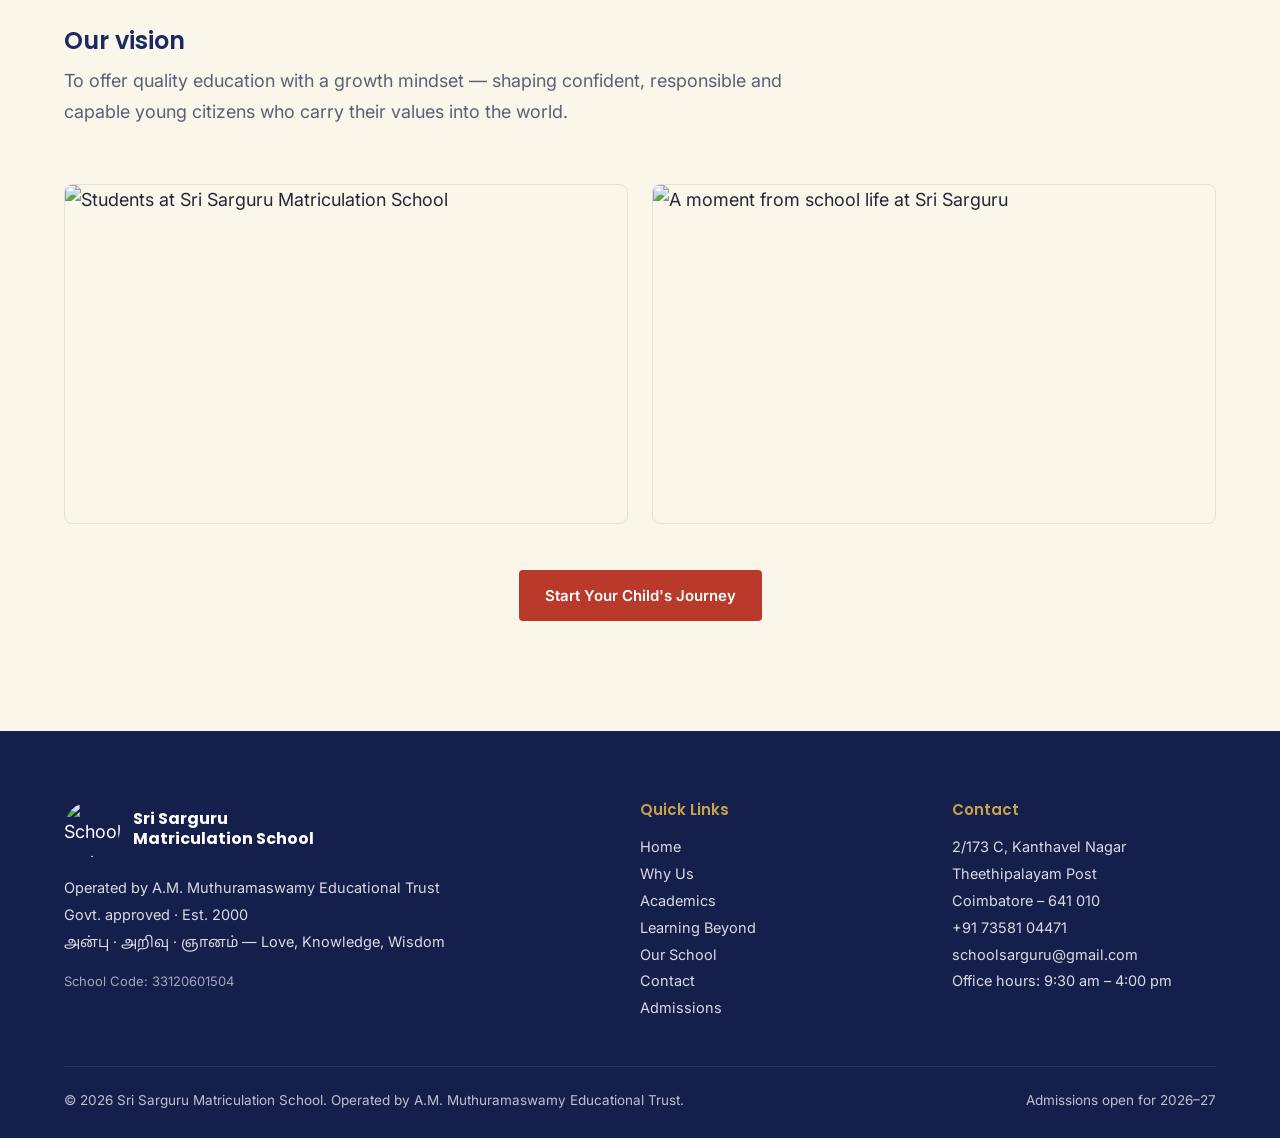
==== commit 4d959220: "Add files via upload" ====
--- a/about.html
+++ b/about.html
@@ -5,71 +5,75 @@
 <meta name="viewport" content="width=device-width, initial-scale=1">
 <title>Our School | Sri Sarguru Matriculation School, Coimbatore</title>
 <meta name="description" content="The story of Sri Sarguru Matriculation School, Theethipalayam — from five students in 2000 to a family of 500+, and the SUITS programme that earns our students a Diploma in Computer Science by Grade 9.">
-<link rel="icon" href="logo.jpg" type="image/jpeg">
-<link rel="apple-touch-icon" href="logo.jpg">
+<link rel="icon" href="images/logo.jpg" type="image/jpeg">
+<link rel="apple-touch-icon" href="images/logo.jpg">
+<link rel="canonical" href="https://sri-sarguru-school-website.vercel.app/about.html">
 <meta property="og:type" content="article">
 <meta property="og:site_name" content="Sri Sarguru Matriculation School">
-<meta property="og:title" content="Our School | Sri Sarguru Matriculation School">
-<meta property="og:description" content="From five students in 2000 to a family of 500+. Quality education and compassion, since 2000.">
-<meta property="og:image" content="https://sri-sarguru-school-website.vercel.app/about-banner.jpg">
+<meta property="og:title" content="Our School | Sri Sarguru Matriculation School, Coimbatore">
+<meta property="og:description" content="The story of Sri Sarguru Matriculation School, Theethipalayam — from five students in 2000 to a family of 500+, and the SUITS programme that earns our students a Diploma in Computer Science by Grade 9.">
+<meta property="og:image" content="https://sri-sarguru-school-website.vercel.app/images/about-banner.jpg">
 <meta property="og:url" content="https://sri-sarguru-school-website.vercel.app/about.html">
 <meta name="twitter:card" content="summary_large_image">
-<meta name="twitter:title" content="Our School | Sri Sarguru Matriculation School">
-<meta name="twitter:description" content="From five students in 2000 to a family of 500+. Quality education and compassion, since 2000.">
-<meta name="twitter:image" content="https://sri-sarguru-school-website.vercel.app/about-banner.jpg">
+<meta name="twitter:title" content="Our School | Sri Sarguru Matriculation School, Coimbatore">
+<meta name="twitter:description" content="The story of Sri Sarguru Matriculation School, Theethipalayam — from five students in 2000 to a family of 500+, and the SUITS programme that earns our students a Diploma in Computer Science by Grade 9.">
+<meta name="twitter:image" content="https://sri-sarguru-school-website.vercel.app/images/about-banner.jpg">
 <link rel="preconnect" href="https://fonts.googleapis.com">
 <link rel="preconnect" href="https://fonts.gstatic.com" crossorigin>
-<link href="https://fonts.googleapis.com/css2?family=Marcellus&family=Karla:wght@400;500;700&display=swap" rel="stylesheet">
+<link href="https://fonts.googleapis.com/css2?family=Poppins:wght@500;600;700&family=Inter:wght@400;500;600;700&family=Noto+Sans+Tamil:wght@500&display=swap" rel="stylesheet">
 <link rel="stylesheet" href="styles.css">
-<script>document.documentElement.className+=' js';</script>
 </head>
-<body>
-
-<nav>
-  <div class="wrap nav-in">
+<body data-page="about">
+<a class="skip" href="#main">Skip to content</a>
+<nav id="nav">
+  <div class="nav-in">
     <a class="brand" href="index.html">
-      <img src="logo.jpg" alt="Sri Sarguru Matriculation School emblem" width="46" height="46">
+      <img src="images/logo.jpg" alt="Sri Sarguru Matriculation School emblem" width="54" height="54">
       <span>Sri Sarguru<br>Matriculation School</span>
     </a>
     <button class="menu-toggle" aria-label="Menu" aria-expanded="false" aria-controls="menu">&#9776;</button>
     <div class="menu" id="menu">
       <a href="index.html">Home</a>
-      <a href="about.html">About</a>
+      <a href="index.html#why">Why Us</a>
       <a href="index.html#academics">Academics</a>
-      <a href="index.html#life">Life at School</a>
+      <a href="index.html#life">Learning Beyond</a>
+      <a href="about.html" class="active">Our School</a>
       <a href="index.html#contact">Contact</a>
-      <a class="btn" href="index.html#admissions">Admissions</a>
+      <div class="socials-nav">
+        <a href="https://www.instagram.com/srisargurumatriculationschool" target="_blank" rel="noopener" aria-label="Instagram"><svg viewBox="0 0 24 24"><path d="M12 2.2c3.2 0 3.6 0 4.8.1 1.2.1 1.9.2 2.3.4.6.2 1 .5 1.4.9.4.4.7.8.9 1.4.2.4.4 1.1.4 2.3.1 1.2.1 1.6.1 4.8s0 3.6-.1 4.8c-.1 1.2-.2 1.9-.4 2.3-.2.6-.5 1-.9 1.4-.4.4-.8.7-1.4.9-.4.2-1.1.4-2.3.4-1.2.1-1.6.1-4.8.1s-3.6 0-4.8-.1c-1.2-.1-1.9-.2-2.3-.4-.6-.2-1-.5-1.4-.9-.4-.4-.7-.8-.9-1.4-.2-.4-.4-1.1-.4-2.3C2.2 15.6 2.2 15.2 2.2 12s0-3.6.1-4.8c.1-1.2.2-1.9.4-2.3.2-.6.5-1 .9-1.4.4-.4.8-.7 1.4-.9.4-.2 1.1-.4 2.3-.4 1.2-.1 1.6-.1 4.8-.1zm0 5.6a4.2 4.2 0 100 8.4 4.2 4.2 0 000-8.4zm0 6.9a2.7 2.7 0 110-5.4 2.7 2.7 0 010 5.4zm5.4-7.1a1 1 0 11-2 0 1 1 0 012 0z"/></svg></a>
+        <a href="https://www.facebook.com/profile.php?id=61589518446444" target="_blank" rel="noopener" aria-label="Facebook"><svg viewBox="0 0 24 24"><path d="M13.5 21v-8h2.7l.4-3.2h-3.1V7.7c0-.9.3-1.6 1.7-1.6h1.5V3.2c-.3 0-1.3-.1-2.4-.1-2.4 0-4 1.4-4 4.1v2.6H7.5V13h2.8v8h3.2z"/></svg></a>
+        <a href="https://youtube.com/@srisargurumatriculationschool" target="_blank" rel="noopener" aria-label="YouTube"><svg viewBox="0 0 24 24"><path d="M23 7.2s-.2-1.6-.9-2.3c-.9-.9-1.9-.9-2.3-1C16.6 3.7 12 3.7 12 3.7s-4.6 0-7.8.2c-.4.1-1.4.1-2.3 1-.7.7-.9 2.3-.9 2.3S.8 9.1.8 11v1.8c0 1.9.2 3.8.2 3.8s.2 1.6.9 2.3c.9.9 2 .9 2.5 1 1.8.2 7.6.2 7.6.2s4.6 0 7.8-.2c.4-.1 1.4-.1 2.3-1 .7-.7.9-2.3.9-2.3s.2-1.9.2-3.8V11c0-1.9-.2-3.8-.2-3.8zM9.7 15V8.4l6.1 3.3L9.7 15z"/></svg></a>
+      </div>
+      <a class="btn nav-cta" href="index.html#admissions">Start Your Child's Journey</a>
     </div>
   </div>
 </nav>
 
+
 <header class="page-hero">
+  <div class="bg" style="background-image:url(images/about-banner.jpg)"></div>
   <div class="wrap">
-    <div class="motto">அன்பு &middot; அறிவு &middot; ஞானம்</div>
+    <div class="tamil" style="color:var(--gold);margin-bottom:10px">அன்பு &middot; அறிவு &middot; ஞானம்</div>
     <h1>Our School</h1>
     <p>Quality education and compassion, since 2000.</p>
   </div>
 </header>
 
+<main id="main">
 <section>
   <div class="wrap">
     <a class="back-link" href="index.html">&larr; Back to Home</a>
 
-    <div class="split" style="margin-bottom:64px">
-      <div class="split-txt">
-        <h2>Our story</h2>
-        <p>Welcome to Sri Sarguru Matriculation School, where quality education and compassion are our motto, and where we nurture beautiful minds with love and care.</p>
-        <p>Operated by the A.M. Muthuramaswamy Educational Trust, the school opened its gates in 2000 with just five students. From that small, determined beginning we have grown into a family of more than 500 children — while holding on to the personal care that defined us from day one.</p>
-        <p>We follow the Tamil Nadu State Board syllabus from Pre-KG to 10th Standard, supported by science and computer labs, a library, smart classrooms and our own school transport.</p>
-      </div>
-      <div class="framed">
-        <img src="about-banner.jpg" alt="Entrance of Sri Sarguru Matriculation School" width="1600" height="900">
-      </div>
+    <div class="prose rise" style="margin-bottom:64px">
+      <h2>Our story</h2>
+      <p>Welcome to Sri Sarguru Matriculation School, where quality education and compassion are our motto, and where we nurture beautiful minds with love and care.</p>
+      <p>Operated by the A.M. Muthuramaswamy Educational Trust, the school opened its gates in 2000 with just five students. From that small, determined beginning we have grown into a family of more than 500 children — while holding on to the personal care that defined us from day one.</p>
+      <p>We follow the Tamil Nadu State Board syllabus from Pre-KG to 10th Standard, supported by science and computer labs, a library, smart classrooms and our own school transport.</p>
     </div>
 
-    <div class="split rev" style="margin-bottom:64px">
+    <div class="split rev rise" style="margin-bottom:64px">
       <div class="framed">
-        <img src="suits-diploma.jpg" alt="A student in graduation robes holding his Diploma in Computer Science" loading="lazy">
+        <img src="images/suits-diploma.jpg" alt="A student in graduation robes holding his Diploma in Computer Science" loading="lazy">
       </div>
       <div class="split-txt">
         <h2>The SUITS advantage</h2>
@@ -78,46 +82,47 @@
       </div>
     </div>
 
-    <div class="prose" style="margin:0 auto 56px">
+    <div class="prose rise" style="margin-bottom:56px">
       <h3>Our belief</h3>
       <p>As Dr. A.P.J. Abdul Kalam said, the purpose of education is to make good human beings with skill and expertise — and enlightened human beings can be created by teachers. That belief guides everything we do, from morning prayer to our values and awareness programmes.</p>
       <h3>Our vision</h3>
-      <p>To offer affordable, quality education with a growth mindset — shaping confident, responsible and capable young citizens who carry their values into the world.</p>
+      <p>To offer quality education with a growth mindset — shaping confident, responsible and capable young citizens who carry their values into the world.</p>
     </div>
 
-    <div class="gallery two">
-      <img src="story-welcome.jpg" alt="A parent walking their child into school" loading="lazy">
-      <img src="story-2.jpg" alt="Students gathered together at school" loading="lazy">
+    <div class="gallery2 rise">
+      <img src="images/story-1.jpg" alt="Students at Sri Sarguru Matriculation School" loading="lazy">
+      <img src="images/story-2.jpg" alt="A moment from school life at Sri Sarguru" loading="lazy">
     </div>
 
-    <p style="text-align:center;margin-top:44px">
-      <a class="btn" href="index.html#admissions">Enquire for Admission</a>
+    <p style="text-align:center;margin-top:46px">
+      <a class="btn" href="index.html#admissions">Start Your Child's Journey</a>
     </p>
   </div>
 </section>
+</main>
 
 <footer>
   <div class="wrap">
     <div class="foot-grid">
       <div>
         <div class="foot-brand">
-          <img src="logo.jpg" alt="School emblem" width="52" height="52" loading="lazy">
+          <img src="images/logo.jpg" alt="School emblem" width="56" height="56" loading="lazy">
           <b>Sri Sarguru<br>Matriculation School</b>
         </div>
-        <p>Operated by A.M. Muthuramaswamy Educational Trust<br>Govt. approved &middot; Est. 2000<br>அன்பு &middot; அறிவு &middot; ஞானம் — Love, Knowledge, Wisdom</p>
-        <div class="socials">
-          <a href="https://www.facebook.com/profile.php?id=61589518446444" target="_blank" rel="noopener" aria-label="Facebook"><svg viewBox="0 0 24 24"><path d="M13.5 21v-8h2.7l.4-3.2h-3.1V7.7c0-.9.3-1.6 1.7-1.6h1.5V3.2c-.3 0-1.3-.1-2.4-.1-2.4 0-4 1.4-4 4.1v2.6H7.5V13h2.8v8h3.2z"/></svg></a>
-          <a href="https://www.instagram.com/srisargurumatriculationschool" target="_blank" rel="noopener" aria-label="Instagram"><svg viewBox="0 0 24 24"><path d="M12 2.2c3.2 0 3.6 0 4.8.1 1.2.1 1.9.2 2.3.4.6.2 1 .5 1.4.9.4.4.7.8.9 1.4.2.4.4 1.1.4 2.3.1 1.2.1 1.6.1 4.8s0 3.6-.1 4.8c-.1 1.2-.2 1.9-.4 2.3-.2.6-.5 1-.9 1.4-.4.4-.8.7-1.4.9-.4.2-1.1.4-2.3.4-1.2.1-1.6.1-4.8.1s-3.6 0-4.8-.1c-1.2-.1-1.9-.2-2.3-.4-.6-.2-1-.5-1.4-.9-.4-.4-.7-.8-.9-1.4-.2-.4-.4-1.1-.4-2.3-.1-1.2-.1-1.6-.1-4.8s0-3.6.1-4.8c.1-1.2.2-1.9.4-2.3.2-.6.5-1 .9-1.4.4-.4.8-.7 1.4-.9.4-.2 1.1-.4 2.3-.4 1.2-.1 1.6-.1 4.8-.1zm0 1.8c-3.1 0-3.5 0-4.7.1-1.1.1-1.7.2-2.1.4-.5.2-.9.4-1.2.8-.4.4-.6.7-.8 1.2-.2.4-.3 1-.4 2.1-.1 1.2-.1 1.6-.1 4.7s0 3.5.1 4.7c.1 1.1.2 1.7.4 2.1.2.5.4.9.8 1.2.4.4.7.6 1.2.8.4.2 1 .3 2.1.4 1.2.1 1.6.1 4.7.1s3.5 0 4.7-.1c1.1-.1 1.7-.2 2.1-.4.5-.2.9-.4 1.2-.8.4-.4.6-.7.8-1.2.2-.4.3-1 .4-2.1.1-1.2.1-1.6.1-4.7s0-3.5-.1-4.7c-.1-1.1-.2-1.7-.4-2.1-.2-.5-.4-.9-.8-1.2-.4-.4-.7-.6-1.2-.8-.4-.2-1-.3-2.1-.4-1.2-.1-1.6-.1-4.7-.1zm0 3.1a5 5 0 110 9.9 5 5 0 010-9.9zm0 8.1a3.2 3.2 0 100-6.3 3.2 3.2 0 000 6.3zm6.3-8.3a1.2 1.2 0 11-2.3 0 1.2 1.2 0 012.3 0z"/></svg></a>
-          <a href="https://youtube.com/@srisargurumatriculationschool" target="_blank" rel="noopener" aria-label="YouTube"><svg viewBox="0 0 24 24"><path d="M23 7.2s-.2-1.6-.9-2.3c-.9-.9-1.9-.9-2.3-1C16.6 3.7 12 3.7 12 3.7s-4.6 0-7.8.2c-.4.1-1.4.1-2.3 1-.7.7-.9 2.3-.9 2.3S.8 9.1.8 11v1.8c0 1.9.2 3.8.2 3.8s.2 1.6.9 2.3c.9.9 2 .9 2.5 1 1.8.2 7.6.2 7.6.2s4.6 0 7.8-.2c.4-.1 1.4-.1 2.3-1 .7-.7.9-2.3.9-2.3s.2-1.9.2-3.8V11c0-1.9-.2-3.8-.2-3.8zM9.7 15V8.4l6.1 3.3L9.7 15z"/></svg></a>
-        </div>
+        <p>Operated by A.M. Muthuramaswamy Educational Trust<br>
+        Govt. approved &middot; Est. 2000<br>
+        <span class="tamil">அன்பு &middot; அறிவு &middot; ஞானம்</span> — Love, Knowledge, Wisdom</p>
+        <p class="foot-code">School Code: 33120601504</p>
       </div>
       <div>
         <h4>Quick Links</h4>
         <ul>
-          <li><a href="about.html">About Us</a></li>
+          <li><a href="index.html">Home</a></li>
+          <li><a href="index.html#why">Why Us</a></li>
           <li><a href="index.html#academics">Academics</a></li>
-          <li><a href="index.html#facilities">Facilities</a></li>
-          <li><a href="index.html#life">Life at School</a></li>
+          <li><a href="index.html#life">Learning Beyond</a></li>
+          <li><a href="about.html">Our School</a></li>
+          <li><a href="index.html#contact">Contact</a></li>
           <li><a href="index.html#admissions">Admissions</a></li>
         </ul>
       </div>
@@ -126,15 +131,16 @@
         <ul>
           <li>2/173 C, Kanthavel Nagar</li>
           <li>Theethipalayam Post</li>
-          <li>Coimbatore – 641 010</li>
+          <li>Coimbatore &ndash; 641 010</li>
           <li><a href="tel:+917358104471">+91 73581 04471</a></li>
-          <li>Office hours: 9:30 am – 4:00 pm</li>
+          <li><a href="mailto:schoolsarguru@gmail.com">schoolsarguru@gmail.com</a></li>
+          <li>Office hours: 9:30 am &ndash; 4:00 pm</li>
         </ul>
       </div>
     </div>
     <div class="foot-bottom">
       <span>&copy; 2026 Sri Sarguru Matriculation School. Operated by A.M. Muthuramaswamy Educational Trust.</span>
-      <span>Admissions open for 2026–27</span>
+      <span>Admissions open for 2026&ndash;27</span>
     </div>
   </div>
 </footer>
--- a/styles.css
+++ b/styles.css
@@ -1,221 +1,292 @@
+/* Sri Sarguru Matriculation School — styles.css */
+
 :root{
-  --navy:#1c2a63; --navy-deep:#141f4b; --ivory:#faf6ea; --ivory-dim:#f2ecdb;
-  --gate-red:#b93a2b; --gold:#c9a24b; --ink:#22263a; --muted:#5b6079;
+  --navy:#1c2a63; --navy-deep:#141f4b; --ivory:#faf6ea; --ivory-dim:#f0eada;
+  --red:#b93a2b; --gold:#c9a24b; --ink:#242838; --muted:#5b6079; --line:#e8e1cc;
+  --s-pad:110px;
 }
 *{margin:0;padding:0;box-sizing:border-box}
-html{scroll-behavior:smooth}
-body{font-family:'Karla',sans-serif;color:var(--ink);background:var(--ivory);line-height:1.65}
-h1,h2,h3{font-family:'Marcellus',serif;font-weight:400;line-height:1.15}
-img{max-width:100%;display:block}
-a{color:inherit;text-decoration:none}
-.wrap{max-width:1120px;margin:0 auto;padding:0 24px}
-.motto{display:flex;align-items:center;gap:14px;justify-content:center;color:var(--gold);font-size:15px;letter-spacing:.06em;margin-bottom:14px}
-.motto::before,.motto::after{content:"";height:1px;width:52px;background:currentColor;opacity:.5}
-.eyebrow{font-size:12px;letter-spacing:.22em;text-transform:uppercase;color:var(--gate-red);font-weight:700;margin-bottom:10px}
-
-nav{position:sticky;top:0;z-index:50;background:rgba(250,246,234,.94);backdrop-filter:blur(8px);border-bottom:1px solid #e5ddc6}
-.nav-in{display:flex;align-items:center;justify-content:space-between;height:72px}
-.brand{display:flex;align-items:center;gap:12px}
-.brand img{width:46px;height:46px;border-radius:50%}
-.brand span{font-family:'Marcellus',serif;font-size:17px;color:var(--navy);line-height:1.2}
-.menu{display:flex;align-items:center;gap:24px;font-size:15px;font-weight:500;color:var(--navy)}
-.menu a:hover{color:var(--gate-red)}
-.btn{display:inline-block;background:var(--gate-red);color:#fff;padding:11px 22px;border-radius:4px;font-weight:700;font-size:15px;transition:background .2s;border:0;cursor:pointer}
-.btn:hover{background:#a02f22}
-.btn.ghost{background:transparent;border:1.5px solid rgba(255,255,255,.7);color:#fff}
-.btn.ghost:hover{background:rgba(255,255,255,.12)}
-.menu-toggle{display:none;background:none;border:0;font-size:26px;color:var(--navy);cursor:pointer}
-
-.hero{position:relative;min-height:84vh;display:flex;align-items:flex-end;color:#fff;isolation:isolate}
-.hero-bg{position:absolute;inset:0;z-index:-1;background-size:cover;background-position:center 35%;background-repeat:no-repeat}
-.hero-bg::after{content:"";position:absolute;inset:0;background:linear-gradient(180deg,rgba(20,31,75,.25) 0%,rgba(20,31,75,.55) 55%,rgba(20,31,75,.92) 100%)}
-.hero-in{padding:120px 0 64px}
-.hero .motto{justify-content:flex-start;color:#e8cf8f}
-.hero h1{font-size:clamp(34px,5.2vw,58px);max-width:16ch;margin-bottom:14px}
-.hero p{max-width:52ch;font-size:18px;color:#e7e9f5;margin-bottom:28px}
-.hero .tag{display:inline-block;font-size:13px;letter-spacing:.16em;text-transform:uppercase;border:1px solid rgba(255,255,255,.45);padding:6px 14px;border-radius:99px;margin-bottom:20px;color:#f4efdd}
+html{scroll-behavior:smooth;scroll-padding-top:90px}
+body{font-family:Inter,system-ui,-apple-system,sans-serif;font-size:18px;line-height:1.7;
+  color:var(--ink);background:var(--ivory);-webkit-font-smoothing:antialiased}
+h1,h2,h3,h4{font-family:Poppins,system-ui,sans-serif;line-height:1.15;font-weight:600}
+.tamil{font-family:'Noto Sans Tamil',Inter,sans-serif}
+.wrap{max-width:1200px;margin:0 auto;padding:0 24px}
+section{padding:var(--s-pad) 0}
+.tint{background:var(--ivory-dim)}
+img{display:block;max-width:100%}
+a{color:inherit}
+.skip{position:absolute;left:-9999px;top:0;background:var(--navy);color:#fff;padding:12px 20px;z-index:200}
+.skip:focus{left:0}
+
+/* ---------- Nav ---------- */
+nav{position:sticky;top:0;z-index:50;background:rgba(250,246,234,.94);
+  backdrop-filter:blur(10px);transition:box-shadow .25s}
+nav.scrolled{box-shadow:0 2px 24px rgba(28,42,99,.12)}
+.nav-in{display:flex;align-items:center;gap:28px;padding:16px 24px;max-width:1280px;margin:0 auto}
+.brand{display:flex;align-items:center;gap:12px;text-decoration:none;flex-shrink:0}
+.brand img{width:54px;height:54px;border-radius:50%}
+.brand span{font-family:Poppins;font-weight:600;font-size:15px;line-height:1.25;color:var(--navy)}
+.menu{display:flex;align-items:center;gap:26px;margin-left:auto}
+.menu>a{text-decoration:none;font-size:15px;font-weight:500;color:var(--navy);position:relative;padding:4px 0}
+.menu>a::after{content:'';position:absolute;left:0;right:100%;bottom:0;height:2px;background:var(--gold);transition:right .25s}
+.menu>a:hover::after,.menu>a.active::after{right:0}
+.socials-nav{display:flex;gap:9px;margin-left:26px;padding-left:26px;border-left:1px solid #ddd4bc}
+.socials-nav a{width:34px;height:34px;border-radius:50%;background:var(--navy);display:flex;
+  align-items:center;justify-content:center;transition:background .2s,transform .2s}
+.socials-nav a:hover{background:var(--red);transform:translateY(-2px)}
+.socials-nav svg{width:16px;height:16px;fill:#fff}
+.menu-toggle{display:none;background:none;border:0;font-size:26px;color:var(--navy);cursor:pointer;margin-left:auto}
+.nav-cta{margin-left:20px}
+
+.btn{display:inline-block;background:var(--red);color:#fff;text-decoration:none;font-weight:600;
+  font-size:15px;padding:13px 26px;border-radius:4px;border:0;cursor:pointer;font-family:Inter;
+  transition:background .2s,transform .2s}
+.btn:hover{background:#a13023;transform:translateY(-1px)}
+.btn.ghost{background:transparent;border:1.5px solid #fff;color:#fff}
+.btn.ghost:hover{background:rgba(255,255,255,.14)}
+:focus-visible{outline:3px solid var(--gold);outline-offset:3px}
+
+/* ---------- Hero ---------- */
+.hero{position:relative;min-height:88vh;display:flex;align-items:center;color:#fff;overflow:hidden}
+.hero-bg{position:absolute;inset:0;background-size:cover;background-position:center 35%;z-index:-2}
+.hero::after{content:'';position:absolute;inset:0;z-index:-1;
+  background:linear-gradient(100deg,rgba(20,31,75,.9) 0%,rgba(20,31,75,.66) 55%,rgba(20,31,75,.38) 100%)}
+.hero-in{max-width:760px;padding:60px 24px}
+.tag{display:inline-block;font-size:13px;letter-spacing:.09em;text-transform:uppercase;
+  border:1px solid rgba(255,255,255,.4);padding:7px 15px;border-radius:3px;margin-bottom:26px}
+.hero h1{font-size:clamp(38px,5.4vw,64px);margin-bottom:20px;letter-spacing:-.02em}
+.hero .lede{font-size:19px;opacity:.93;margin-bottom:34px;max-width:60ch}
 .hero-cta{display:flex;gap:14px;flex-wrap:wrap}
 
-.stats{background:var(--navy);color:var(--ivory)}
-.stats-in{display:grid;grid-template-columns:repeat(3,1fr);text-align:center}
-.stat{padding:34px 16px;border-left:1px solid rgba(250,246,234,.14)}
-.stat:first-child{border-left:0}
-.stat b{display:block;font-family:'Marcellus',serif;font-size:clamp(28px,3.4vw,42px);color:#fff}
-.stat span{font-size:14px;color:#c3c9e4;letter-spacing:.04em}
-
-section{padding:88px 0}
-.sec-head{text-align:center;max-width:660px;margin:0 auto 52px}
-.sec-head h2{font-size:clamp(28px,3.6vw,40px);color:var(--navy);margin-bottom:12px}
+/* ---------- Stats ---------- */
+.stats{background:var(--navy);color:#fff;padding:44px 0}
+.stats-in{display:grid;grid-template-columns:repeat(3,1fr);gap:30px;text-align:center}
+.stat b{display:block;font-family:Poppins;font-size:clamp(26px,3.4vw,36px);color:var(--gold);margin-bottom:5px}
+.stat span{font-size:15px;opacity:.86}
+
+/* ---------- Section heads ---------- */
+.sec-head{text-align:center;max-width:680px;margin:0 auto 58px}
+.eyebrow{font-size:13px;letter-spacing:.13em;text-transform:uppercase;color:var(--red);font-weight:600;margin-bottom:12px}
+h2{font-size:clamp(30px,4vw,42px);color:var(--navy);margin-bottom:16px;letter-spacing:-.015em}
 .sec-head p{color:var(--muted)}
 
-.split{display:grid;grid-template-columns:1.05fr .95fr;gap:56px;align-items:center}
-.split.rev{grid-template-columns:.95fr 1.05fr}
-.split.rev .split-txt{order:2}
-.split h2{font-size:clamp(28px,3.4vw,38px);color:var(--navy);margin-bottom:18px}
-.split p{margin-bottom:14px;color:#3a3f58}
-.framed{border-radius:6px;overflow:hidden;box-shadow:14px 14px 0 var(--ivory-dim), 14px 14px 0 1px #e2d9bf}
-
-.suits{background:linear-gradient(120deg,var(--navy-deep),var(--navy));color:#fff;position:relative;overflow:hidden}
-.suits::before{content:"ஞ";position:absolute;right:-40px;top:-70px;font-size:340px;font-family:serif;color:rgba(255,255,255,.045);line-height:1}
-.suits-in{display:grid;grid-template-columns:1.2fr .8fr;gap:48px;align-items:center}
-.suits h2{font-size:clamp(26px,3.4vw,38px);margin-bottom:16px}
-.suits p{color:#d4d9ef;margin-bottom:12px}
-.badge{display:inline-block;background:var(--gold);color:var(--navy-deep);font-weight:700;font-size:13px;letter-spacing:.14em;text-transform:uppercase;padding:7px 14px;border-radius:3px;margin-bottom:18px}
-.suits ul{list-style:none;margin-top:8px}
-.suits li{padding:10px 0 10px 30px;position:relative;color:#e7eafa;border-bottom:1px solid rgba(255,255,255,.1)}
-.suits li:last-child{border-bottom:0}
-.suits li::before{content:"✦";position:absolute;left:4px;color:var(--gold)}
-
-.tint{background:var(--ivory-dim)}
+/* ---------- Why parents choose ---------- */
+.why{display:grid;grid-template-columns:repeat(4,1fr);gap:22px}
+.wcard{background:#fff;border:1px solid var(--line);border-radius:8px;padding:34px 26px;
+  transition:border-color .2s,background .2s}
+.wcard:hover{border-color:var(--gold);background:#fffdf6}
+.wcard svg{width:44px;height:44px;fill:none;stroke:var(--red);stroke-width:1.6;
+  stroke-linecap:round;stroke-linejoin:round;margin-bottom:18px}
+.wcard h3{font-size:19px;color:var(--navy);margin-bottom:9px}
+.wcard p{font-size:15.5px;color:var(--muted);line-height:1.6}
+
+/* ---------- Split ---------- */
+.split{display:grid;grid-template-columns:1fr 1fr;gap:60px;align-items:center}
+.split.rev>*:first-child{order:2}
+.framed{border-radius:8px;overflow:hidden;background:var(--ivory-dim);
+  display:flex;align-items:center;justify-content:center;
+  box-shadow:16px 16px 0 var(--ivory-dim),16px 16px 0 1px #e2d9bf}
+.framed>img{max-height:560px;width:auto;max-width:100%;height:auto}
+.split-txt h2{margin-bottom:18px}
+.split-txt p{color:var(--muted);margin-bottom:16px}
+.split-txt .btn{margin-top:12px}
+.suits-list{list-style:none;margin-top:8px}
+.suits-list li{padding:13px 0 13px 32px;border-bottom:1px solid #e5ddc6;position:relative;font-size:16.5px}
+.suits-list li::before{content:'';position:absolute;left:4px;top:20px;width:9px;height:9px;
+  background:var(--gold);border-radius:50%}
+
+/* ---------- Bold quote band ---------- */
+.quote-band{position:relative;min-height:460px;display:flex;align-items:center;justify-content:center;
+  text-align:center;color:#fff;padding:100px 24px;overflow:hidden}
+.quote-band .bg{position:absolute;inset:0;background-size:cover;background-position:center 32%;z-index:-2}
+.quote-band::after{content:'';position:absolute;inset:0;background:rgba(16,24,58,.76);z-index:-1}
+.quote-band blockquote{max-width:900px;font-family:Poppins;font-size:clamp(24px,3.6vw,40px);
+  line-height:1.32;font-weight:500;letter-spacing:-.01em}
+.quote-band .attrib{margin-top:26px;font-size:14px;letter-spacing:.13em;text-transform:uppercase;opacity:.82}
+
+/* ---------- Continuous photo strip ---------- */
+.strip-sec{padding:0;background:var(--navy-deep)}
+.strip-head{text-align:center;padding:52px 24px 30px;color:#fff}
+.strip-head .eyebrow{color:var(--gold)}
+.strip-head h2{color:#fff;margin:0}
+.marquee{overflow:hidden;padding-bottom:56px;-webkit-mask-image:linear-gradient(90deg,transparent,#000 6%,#000 94%,transparent);
+  mask-image:linear-gradient(90deg,transparent,#000 6%,#000 94%,transparent)}
+.marquee-track{display:flex;gap:18px;width:max-content;animation:slide 68s linear infinite}
+.marquee:hover .marquee-track{animation-play-state:paused}
+.marquee img{height:270px;width:auto;border-radius:6px;flex-shrink:0}
+@keyframes slide{from{transform:translateX(0)}to{transform:translateX(-50%)}}
+
+/* ---------- Chips + moment tiles ---------- */
+.chips{display:flex;flex-wrap:wrap;gap:11px;justify-content:center;margin-bottom:64px}
+.chip{background:#fff;border:1px solid #e2d9bf;border-radius:100px;padding:9px 20px;
+  font-size:14.5px;font-weight:500;color:var(--navy)}
+.tiles{display:grid;grid-template-columns:repeat(4,1fr);gap:20px}
+.tile{position:relative;min-height:270px;border-radius:8px;overflow:hidden;isolation:isolate;
+  border:0;padding:0;background:var(--navy-deep);color:#fff;cursor:pointer;text-align:left;
+  font-family:inherit;transition:transform .25s}
+.tile img{position:absolute;inset:0;width:100%;height:100%;object-fit:cover;object-position:center 30%;
+  z-index:-1;transition:transform .5s}
+.tile::after{content:'';position:absolute;inset:0;z-index:-1;
+  background:linear-gradient(to top,rgba(16,24,58,.9) 0%,rgba(16,24,58,.15) 60%)}
+.tile:hover{transform:translateY(-4px)}
+.tile:hover img{transform:scale(1.06)}
+.ttxt{position:absolute;bottom:0;padding:22px 20px}
+.ttxt h3{font-size:19px;margin-bottom:3px}
+.ttxt span{font-size:13.5px;opacity:.85}
+
+/* ---------- Achievements ---------- */
+.ach{display:grid;grid-template-columns:repeat(3,1fr);gap:24px}
+.acard{background:#fff;border:1px solid var(--line);border-radius:8px;overflow:hidden;transition:border-color .2s}
+.acard:hover{border-color:var(--gold)}
+.acard img{width:100%;height:210px;object-fit:cover;object-position:center 30%}
+.acard .body{padding:26px 24px}
+.acard h3{font-size:19px;color:var(--navy);margin-bottom:8px}
+.acard p{font-size:15.5px;color:var(--muted);line-height:1.6}
+
+/* ---------- Facilities ---------- */
 .cards{display:grid;grid-template-columns:repeat(3,1fr);gap:22px}
-.card{background:#fff;border:1px solid #e8e1cc;border-radius:6px;padding:28px 26px;transition:border-color .18s, background-color .18s}
-.card:hover{border-color:var(--gold);background:#fffdf6}
-.card h3{color:var(--navy);font-size:20px;margin-bottom:10px}
-.card p{font-size:15px;color:var(--muted)}
-.card .glyph{width:42px;height:42px;border-radius:50%;background:var(--ivory-dim);color:var(--gate-red);display:flex;align-items:center;justify-content:center;font-size:20px;margin-bottom:16px;border:1px solid #e2d9bf}
-
-.chips{display:flex;flex-wrap:wrap;gap:12px;justify-content:center;max-width:820px;margin:0 auto}
-.chip{background:#fff;border:1px solid #ddd3b6;color:var(--navy);padding:10px 20px;border-radius:99px;font-weight:500;font-size:15px}
-
-.values-grid{display:grid;grid-template-columns:1fr 1fr;gap:24px;margin-top:44px}
-.vcard{position:relative;border-radius:8px;overflow:hidden;min-height:300px;display:flex;align-items:flex-end;color:#fff;isolation:isolate;background:var(--navy-deep)}
-.vcard img{position:absolute;inset:0;width:100%;height:100%;object-fit:cover;z-index:-1}
-.vcard::after{content:"";position:absolute;inset:0;background:linear-gradient(transparent 30%,rgba(20,31,75,.9));z-index:-1}
-.vcard .vtxt{padding:28px 24px}
-.vcard h3{font-size:22px;margin-bottom:6px}
-.vcard p{font-size:14px;color:#e2e6f5}
-
-.tiles{display:grid;grid-template-columns:repeat(3,1fr);gap:20px}
-.tile{display:block;border-radius:8px;overflow:hidden;position:relative;min-height:230px;color:#fff;isolation:isolate;transition:transform .18s;width:100%;border:0;padding:0;background:var(--navy-deep);font:inherit;text-align:left;cursor:pointer}
-.tile:hover{transform:translateY(-4px)}
-.tile img{position:absolute;inset:0;width:100%;height:100%;object-fit:cover;z-index:-1;transition:transform .3s}
-.tile:hover img{transform:scale(1.05)}
-.tile::after{content:"";position:absolute;inset:0;background:linear-gradient(transparent 35%,rgba(20,31,75,.9));z-index:-1}
-.tile .ttxt{position:absolute;bottom:0;padding:22px 20px}
-.tile:focus-visible{outline:3px solid var(--gold);outline-offset:3px}
-.tile h3{font-size:20px;margin-bottom:4px}
-.tile span{font-size:13px;color:#e2e6f5;display:inline-flex;align-items:center;gap:6px}
-
+.card{background:#fff;border:1px solid var(--line);border-left:3px solid transparent;border-radius:6px;
+  padding:30px 28px;transition:border-color .2s,background .2s}
+.card:hover{border-left-color:var(--gold);background:#fffdf6}
+.card svg{width:34px;height:34px;fill:none;stroke:var(--navy);stroke-width:1.5;
+  stroke-linecap:round;stroke-linejoin:round;margin-bottom:16px}
+.card h3{font-size:18px;color:var(--navy);margin-bottom:7px}
+.card p{font-size:15.5px;color:var(--muted);line-height:1.6}
+
+/* ---------- Videos ---------- */
+.vids{display:grid;grid-template-columns:1.6fr 1fr;gap:24px;align-items:start}
+.vframe{border-radius:8px;overflow:hidden;background:var(--navy-deep);position:relative}
+.vframe.wide{aspect-ratio:16/9}
+.vframe.tall{aspect-ratio:9/16;max-height:560px;margin:0 auto;width:100%}
+.vframe iframe{position:absolute;inset:0;width:100%;height:100%;border:0}
+
+/* ---------- Admissions ---------- */
 .admit{background:var(--navy);color:#fff}
+.admit h2{color:#fff}
+.admit .eyebrow{color:var(--gold)}
 .admit-in{display:grid;grid-template-columns:1fr 1fr;gap:56px;align-items:start}
-.admit h2{font-size:clamp(26px,3.4vw,38px);margin-bottom:14px}
-.admit p{color:#d4d9ef;margin-bottom:22px}
+.admit p{opacity:.9;margin-bottom:22px}
 .steps{list-style:none;counter-reset:s}
-.steps li{counter-increment:s;padding:14px 0 14px 54px;position:relative;border-bottom:1px solid rgba(255,255,255,.12);color:#e7eafa}
-.steps li::before{content:counter(s,decimal-leading-zero);position:absolute;left:0;top:12px;font-family:'Marcellus',serif;font-size:22px;color:var(--gold)}
-.form-card{background:#fff;border-radius:8px;padding:14px 14px 6px}
-
-.contact-grid{display:grid;grid-template-columns:1fr 1fr;gap:40px;align-items:start}
-.contact-card{background:#fff;border:1px solid #e8e1cc;border-radius:6px;padding:30px}
-.contact-card h3{color:var(--navy);margin-bottom:16px;font-size:22px}
-.crow{display:flex;gap:14px;align-items:flex-start;padding:12px 0;border-bottom:1px solid #efe9d6;font-size:15px}
-.crow:last-child{border-bottom:0}
-.crow .ic{color:var(--gate-red);flex:0 0 22px;padding-top:2px}
-.map{border-radius:6px;overflow:hidden;border:1px solid #e8e1cc;min-height:360px}
-.map iframe{width:100%;height:100%;min-height:360px;border:0}
-
-footer{background:var(--navy-deep);color:#b9bfdd;padding:56px 0 28px;font-size:14px}
-.foot-grid{display:grid;grid-template-columns:1.4fr 1fr 1fr;gap:40px;margin-bottom:40px}
-.foot-brand{display:flex;gap:14px;align-items:center;margin-bottom:16px}
-.foot-brand img{width:52px;height:52px;border-radius:50%}
-.foot-brand b{font-family:'Marcellus',serif;font-size:17px;color:#fff;font-weight:400}
-footer h4{color:#fff;font-size:14px;letter-spacing:.12em;text-transform:uppercase;margin-bottom:14px}
-footer li{list-style:none;margin-bottom:9px}
-footer a:hover{color:#fff}
-.socials{display:flex;gap:12px;margin-top:18px}
-.socials a{width:40px;height:40px;border-radius:50%;border:1px solid rgba(255,255,255,.25);display:flex;align-items:center;justify-content:center;transition:background .2s,border-color .2s}
-.socials a:hover{background:var(--gate-red);border-color:var(--gate-red)}
-.socials svg{width:18px;height:18px;fill:#fff}
-.foot-bottom{border-top:1px solid rgba(255,255,255,.12);padding-top:22px;display:flex;justify-content:space-between;gap:12px;flex-wrap:wrap;color:#8d94bb;font-size:13px}
-
-.wa-float{position:fixed;right:22px;bottom:22px;width:56px;height:56px;border-radius:50%;background:#25D366;display:flex;align-items:center;justify-content:center;box-shadow:0 8px 22px rgba(0,0,0,.28);z-index:60}
-.wa-float svg{width:30px;height:30px;fill:#fff}
-
-/* Inner page hero */
-.page-hero{background:linear-gradient(120deg,var(--navy-deep),var(--navy));color:#fff;padding:120px 0 60px}
-.page-hero .motto{justify-content:flex-start}
-.page-hero h1{font-size:clamp(30px,4.4vw,48px);margin-bottom:10px}
-.page-hero p{color:#cdd3ee;max-width:60ch}
-.back-link{display:inline-flex;align-items:center;gap:8px;color:var(--gate-red);font-weight:700;margin-bottom:30px;font-size:15px}
-.gallery{display:grid;grid-template-columns:repeat(3,1fr);gap:16px;margin-top:36px}
-.gallery img{border-radius:6px;height:260px;width:100%;object-fit:cover;border:1px solid #e8e1cc}
+.steps li{counter-increment:s;padding:12px 0 12px 46px;position:relative;
+  border-bottom:1px solid rgba(255,255,255,.14);font-size:16px}
+.steps li::before{content:counter(s);position:absolute;left:0;top:12px;width:30px;height:30px;
+  border-radius:50%;background:var(--gold);color:var(--navy-deep);display:flex;align-items:center;
+  justify-content:center;font-weight:700;font-size:14px;font-family:Poppins}
+.form-card{background:#fff;border-radius:8px;padding:14px;color:var(--ink);overflow:hidden}
+
+/* ---------- Contact ---------- */
+.contact-grid{display:grid;grid-template-columns:1fr 1fr;gap:36px}
+.contact-card{background:#fff;border:1px solid var(--line);border-radius:8px;padding:34px}
+.contact-card h3{color:var(--navy);margin-bottom:20px;font-size:21px}
+.crow{display:flex;gap:14px;padding:12px 0;border-bottom:1px solid #f0eada;font-size:16px;align-items:flex-start}
+.crow svg{width:20px;height:20px;fill:none;stroke:var(--red);stroke-width:1.7;
+  stroke-linecap:round;stroke-linejoin:round;flex-shrink:0;margin-top:3px}
+.crow a{color:var(--navy);font-weight:500}
+.map{border-radius:8px;overflow:hidden;min-height:380px;border:1px solid var(--line)}
+.map iframe{width:100%;height:100%;min-height:380px;border:0;display:block}
+
+/* ---------- Page hero (About) ---------- */
+.page-hero{position:relative;color:#fff;padding:120px 0 90px;overflow:hidden}
+.page-hero .bg{position:absolute;inset:0;background-size:cover;background-position:center 40%;z-index:-2}
+.page-hero::after{content:'';position:absolute;inset:0;background:rgba(20,31,75,.78);z-index:-1}
+.page-hero h1{font-size:clamp(34px,5vw,54px);margin-bottom:12px}
+.page-hero p{opacity:.9}
+.back-link{display:inline-block;margin-bottom:34px;color:var(--red);text-decoration:none;font-weight:600;font-size:15px}
+.back-link:hover{text-decoration:underline}
 .prose{max-width:760px}
-.prose p{margin-bottom:16px;color:#3a3f58;font-size:16px}
-.prose h3{color:var(--navy);margin:28px 0 12px;font-size:22px}
-
-@media (prefers-reduced-motion:reduce){html{scroll-behavior:auto}*{transition:none!important}}
-@media (max-width:880px){
-  .menu{display:none;position:absolute;top:72px;left:0;right:0;background:var(--ivory);flex-direction:column;padding:20px 24px;gap:18px;border-bottom:1px solid #e5ddc6}
-  .menu.open{display:flex}
-  .menu-toggle{display:block}
-  .split,.split.rev,.suits-in,.admit-in,.contact-grid,.values-grid{grid-template-columns:1fr}
-  .split.rev .split-txt{order:0}
-  .cards,.tiles,.gallery{grid-template-columns:1fr}
-  .stats-in{grid-template-columns:1fr}
-  .stat{border-left:0;border-top:1px solid rgba(250,246,234,.14)}
-  .stat:first-child{border-top:0}
-  .foot-grid{grid-template-columns:1fr}
-  section{padding:60px 0}
-}
-
-
-/* ---------- Life at School: moments heading ---------- */
-.moments-head{text-align:center;margin:56px auto 30px;max-width:620px}
-.moments-head h3{font-size:clamp(22px,2.8vw,28px);color:var(--navy);margin-bottom:6px}
-.moments-head p{color:var(--muted);font-size:15px}
-
-/* ---------- Carousel ---------- */
-.carousel{position:relative;border-radius:6px;overflow:hidden;background:var(--navy-deep)}
-.car-track{display:flex;overflow-x:auto;scroll-snap-type:x mandatory;scroll-behavior:smooth;-webkit-overflow-scrolling:touch;scrollbar-width:none}
-.car-track::-webkit-scrollbar{display:none}
-.car-track:focus-visible{outline:3px solid var(--gold);outline-offset:-3px}
-.car-track img{flex:0 0 100%;width:100%;scroll-snap-align:center;object-fit:cover;aspect-ratio:16/10}
-.car-nav{position:absolute;top:50%;transform:translateY(-50%);width:40px;height:40px;border-radius:50%;border:0;background:rgba(20,31,75,.55);color:#fff;font-size:24px;line-height:1;cursor:pointer;opacity:0;transition:opacity .2s, background .2s;display:flex;align-items:center;justify-content:center}
-.car-nav:hover{background:rgba(20,31,75,.85)}
-.car-nav.prev{left:10px}
-.car-nav.next{right:10px}
-.carousel:hover .car-nav,.car-nav:focus-visible{opacity:1}
-.car-nav:focus-visible{outline:3px solid var(--gold);outline-offset:2px}
-.car-dots{position:absolute;left:0;right:0;bottom:12px;display:flex;gap:8px;justify-content:center}
-.car-dot{width:9px;height:9px;border-radius:50%;border:1px solid rgba(255,255,255,.85);background:transparent;padding:0;cursor:pointer;transition:background .2s}
-.car-dot[aria-selected="true"]{background:#fff}
-.car-dot:focus-visible{outline:2px solid var(--gold);outline-offset:2px}
-.carousel.single .car-nav,.carousel.single .car-dots{display:none}
-
-/* ---------- Moment overlay ---------- */
-.moment-panels{display:contents}
-.js .moment-panel{display:none}
-.moment-panel{margin-top:40px;padding-top:32px;border-top:1px solid #e5ddc6}
-.moment-panel h3{font-size:26px;color:var(--navy);margin-bottom:10px}
-.moment-panel p{color:#3a3f58;margin-bottom:20px;max-width:64ch}
-
+.prose h3{font-size:24px;color:var(--navy);margin:34px 0 12px}
+.prose p{color:var(--muted);margin-bottom:16px}
+.gallery2{display:grid;grid-template-columns:1fr 1fr;gap:24px}
+.gallery2 img{border-radius:8px;width:100%;height:340px;object-fit:cover;object-position:center 28%;
+  border:1px solid var(--line)}
+
+/* ---------- Footer ---------- */
+footer{background:var(--navy-deep);color:#fff;padding:70px 0 26px}
+.foot-grid{display:grid;grid-template-columns:2fr 1fr 1fr;gap:48px;margin-bottom:44px}
+.foot-brand{display:flex;align-items:center;gap:13px;margin-bottom:18px}
+.foot-brand img{width:56px;height:56px;border-radius:50%}
+.foot-brand b{font-family:Poppins;font-size:16px;line-height:1.25}
+footer p,footer li{font-size:14.5px;opacity:.84;line-height:1.85}
+footer h4{font-size:15px;margin-bottom:16px;color:var(--gold);font-family:Poppins}
+footer ul{list-style:none}
+footer a{text-decoration:none}
+footer a:hover{color:var(--gold)}
+.foot-code{margin-top:12px;opacity:.6;font-size:13px}
+.foot-bottom{border-top:1px solid rgba(255,255,255,.14);padding-top:22px;display:flex;
+  justify-content:space-between;flex-wrap:wrap;gap:12px;font-size:13.5px;opacity:.72}
+
+/* ---------- Overlay + gallery ---------- */
 .overlay{position:fixed;inset:0;z-index:100;display:flex;align-items:center;justify-content:center;padding:20px}
 .overlay[hidden]{display:none}
-.overlay-back{position:absolute;inset:0;background:rgba(12,18,44,.78);backdrop-filter:blur(3px)}
-.overlay-box{position:relative;background:var(--ivory);border-radius:10px;max-width:840px;width:100%;max-height:88vh;overflow-y:auto;box-shadow:0 30px 80px rgba(0,0,0,.45);animation:pop .22s ease-out}
-@keyframes pop{from{opacity:0;transform:translateY(14px) scale(.98)}to{opacity:1;transform:none}}
-.overlay-close{position:absolute;top:12px;right:12px;z-index:2;width:40px;height:40px;border-radius:50%;border:0;background:rgba(20,31,75,.72);color:#fff;font-size:26px;line-height:1;cursor:pointer}
-.overlay-close:hover{background:var(--gate-red)}
-.overlay-close:focus-visible{outline:3px solid var(--gold);outline-offset:2px}
-.overlay-body{padding:30px 30px 34px}
-.overlay-body h3{font-size:clamp(22px,3vw,30px);color:var(--navy);margin-bottom:10px;padding-right:44px}
-.overlay-body p{color:#3a3f58;margin-bottom:22px}
-.overlay-body .carousel{margin-top:4px}
-.overlay-body .car-nav{opacity:1}
-
-/* Two-up gallery for the About page */
-.gallery.two{grid-template-columns:repeat(2,1fr)}
-.gallery.two img{height:320px}
-
-@media (prefers-reduced-motion:reduce){
-  .car-track{scroll-behavior:auto}
-  .overlay-box{animation:none}
-}
-@media (max-width:880px){
-  .gallery.two{grid-template-columns:1fr}
-  .gallery.two img{height:240px}
-  .overlay{padding:0}
-  .overlay-box{max-height:100vh;height:100%;border-radius:0}
-  .overlay-body{padding:24px 20px 30px}
-  .car-nav{opacity:1;width:36px;height:36px}
-}
+.ov-back{position:absolute;inset:0;background:rgba(12,18,44,.8);backdrop-filter:blur(4px)}
+.ov-box{position:relative;background:var(--ivory);border-radius:10px;max-width:860px;width:100%;
+  max-height:88vh;overflow-y:auto;box-shadow:0 30px 90px rgba(0,0,0,.5)}
+.ov-close{position:absolute;top:14px;right:14px;z-index:2;width:40px;height:40px;border-radius:50%;
+  border:0;background:rgba(20,31,75,.75);color:#fff;font-size:24px;cursor:pointer}
+.ov-close:hover{background:var(--red)}
+.ov-body{padding:34px}
+.ov-body h3{font-size:clamp(24px,3vw,32px);color:var(--navy);margin-bottom:12px;padding-right:46px}
+.ov-body>p{color:var(--muted);margin-bottom:24px}
+.gal{position:relative;border-radius:8px;overflow:hidden;background:var(--navy-deep)}
+.track{display:flex;overflow-x:auto;scroll-snap-type:x mandatory;scroll-behavior:smooth;scrollbar-width:none}
+.track::-webkit-scrollbar{display:none}
+.track img{flex:0 0 100%;width:100%;height:clamp(260px,50vh,470px);object-fit:contain;scroll-snap-align:center}
+.dots{position:absolute;left:0;right:0;bottom:12px;display:flex;gap:8px;justify-content:center}
+.dot{width:9px;height:9px;border-radius:50%;border:1px solid rgba(255,255,255,.9);background:transparent;
+  padding:0;cursor:pointer}
+.dot[aria-selected=true]{background:#fff}
+.gnav{position:absolute;top:50%;transform:translateY(-50%);width:40px;height:40px;border-radius:50%;
+  border:0;background:rgba(20,31,75,.6);color:#fff;font-size:22px;cursor:pointer;opacity:0;transition:opacity .2s}
+.gal:hover .gnav,.gnav:focus-visible{opacity:1}
+.gnav.p{left:10px}.gnav.n{right:10px}
+.gal.single .gnav,.gal.single .dots{display:none}
+.moment-src{display:none}
+
+/* ---------- WhatsApp float ---------- */
+.wa-float{position:fixed;right:20px;bottom:20px;z-index:60;width:56px;height:56px;border-radius:50%;
+  background:#25d366;display:flex;align-items:center;justify-content:center;
+  box-shadow:0 8px 24px rgba(0,0,0,.26);transition:transform .2s}
+.wa-float:hover{transform:scale(1.07)}
+.wa-float svg{width:30px;height:30px;fill:#fff}
+
+/* ---------- Reveal ---------- */
+.rise{opacity:0;transform:translateY(22px);transition:opacity .7s ease,transform .7s ease}
+.rise.in{opacity:1;transform:none}
+
+/* ---------- Responsive ---------- */
+@media(max-width:1000px){
+  .why,.tiles{grid-template-columns:repeat(2,1fr)}
+  .ach,.cards{grid-template-columns:1fr 1fr}
+  .vids{grid-template-columns:1fr}
+  .vframe.tall{max-width:330px}
+}
+@media(max-width:860px){
+  :root{--s-pad:74px}
+  body{font-size:17px}
+  .menu{display:none;position:absolute;top:100%;left:0;right:0;background:var(--ivory);
+    flex-direction:column;align-items:flex-start;gap:0;padding:14px 24px;
+    box-shadow:0 12px 30px rgba(0,0,0,.14)}
+  .menu.open{display:flex}
+  .menu>a{padding:12px 0;width:100%}
+  .socials-nav{margin:12px 0 0;padding:14px 0 0;border-left:0;border-top:1px solid #ddd4bc;width:100%}
+  .nav-cta{margin:14px 0 0}
+  .menu-toggle{display:block}
+  .split,.admit-in,.contact-grid,.gallery2{grid-template-columns:1fr;gap:36px}
+  .split.rev>*:first-child{order:0}
+  .framed>img{max-height:400px}
+  .stats-in{grid-template-columns:1fr;gap:22px}
+  .ach,.cards,.why,.tiles{grid-template-columns:1fr}
+  .foot-grid{grid-template-columns:1fr;gap:32px}
+  .gnav{opacity:1}
+  .marquee img{height:190px}
+  .gallery2 img{height:260px}
+  .ov-body{padding:24px 20px 30px}
+}
+@media(prefers-reduced-motion:reduce){
+  html{scroll-behavior:auto}
+  .rise{opacity:1;transform:none;transition:none}
+  .marquee-track{animation:none;flex-wrap:wrap;width:auto;justify-content:center}
+  .track{scroll-behavior:auto}
+  .tile,.tile img{transition:none}
+}
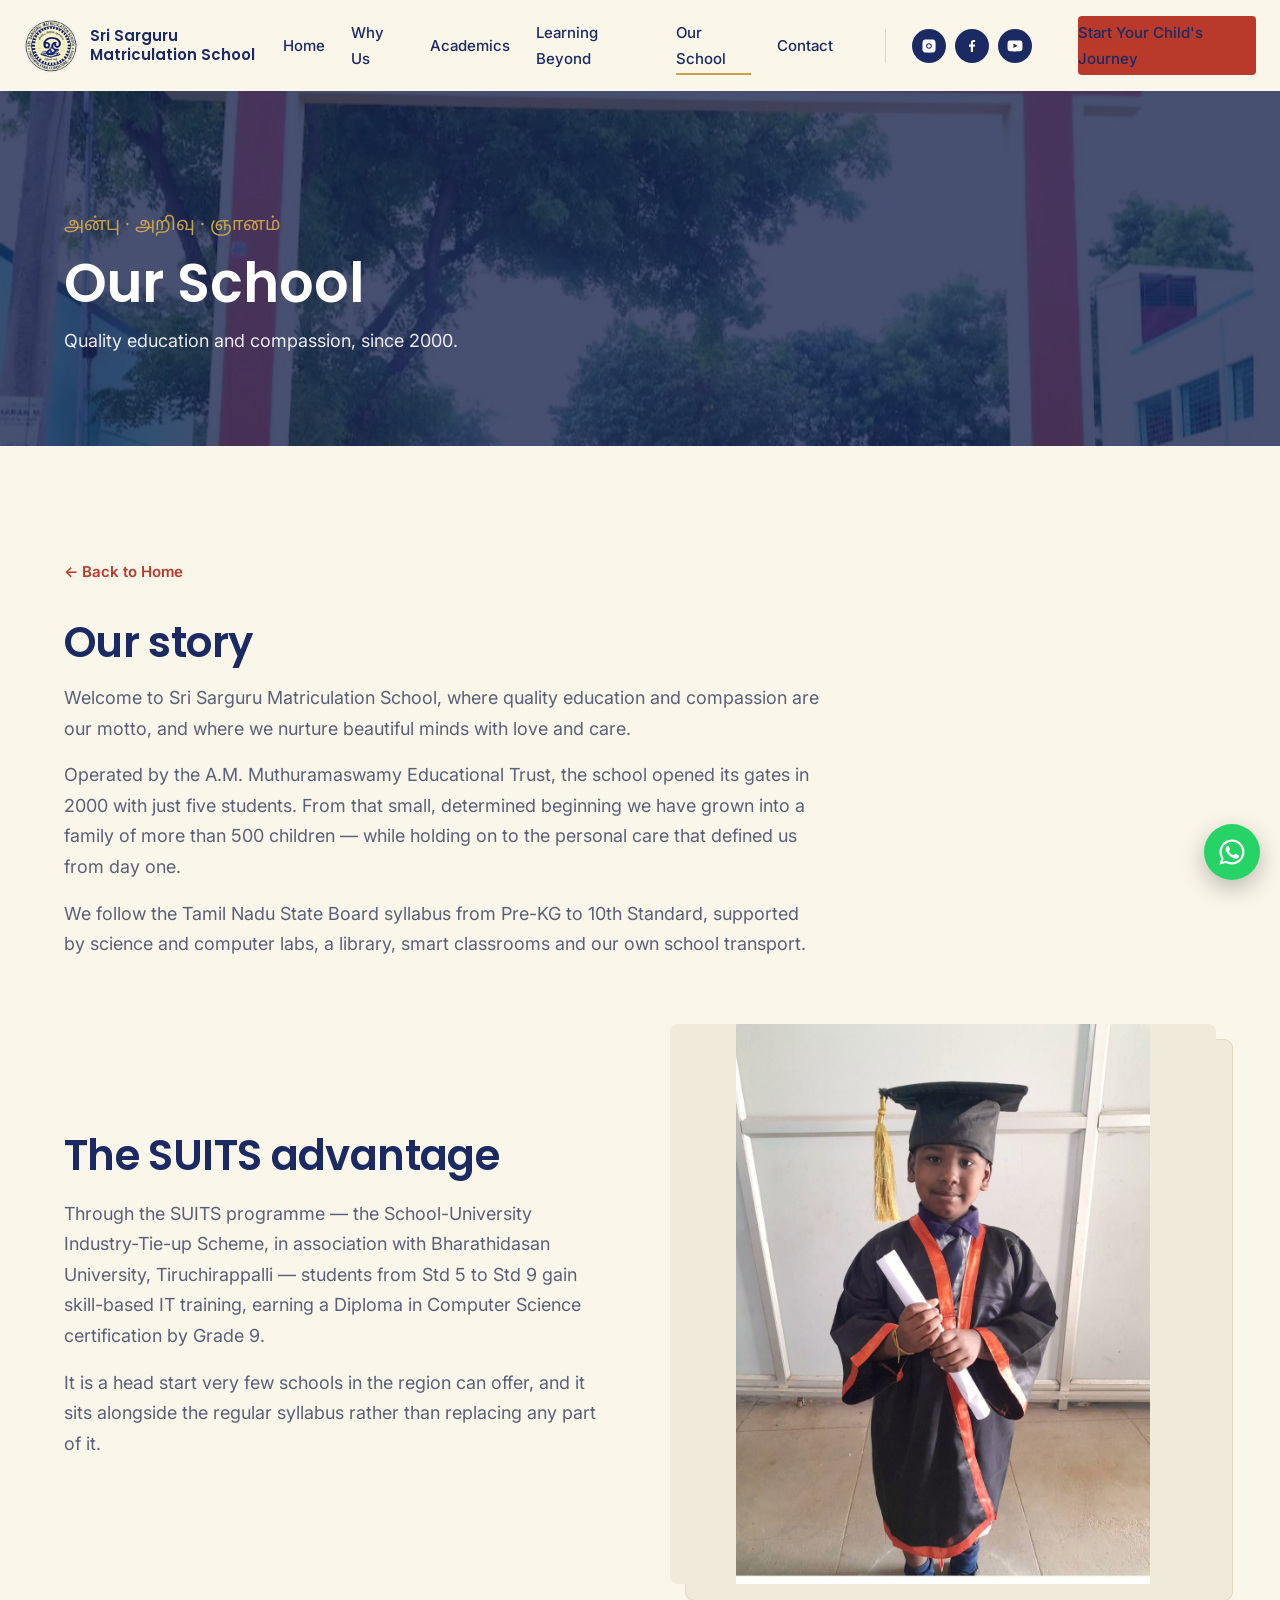
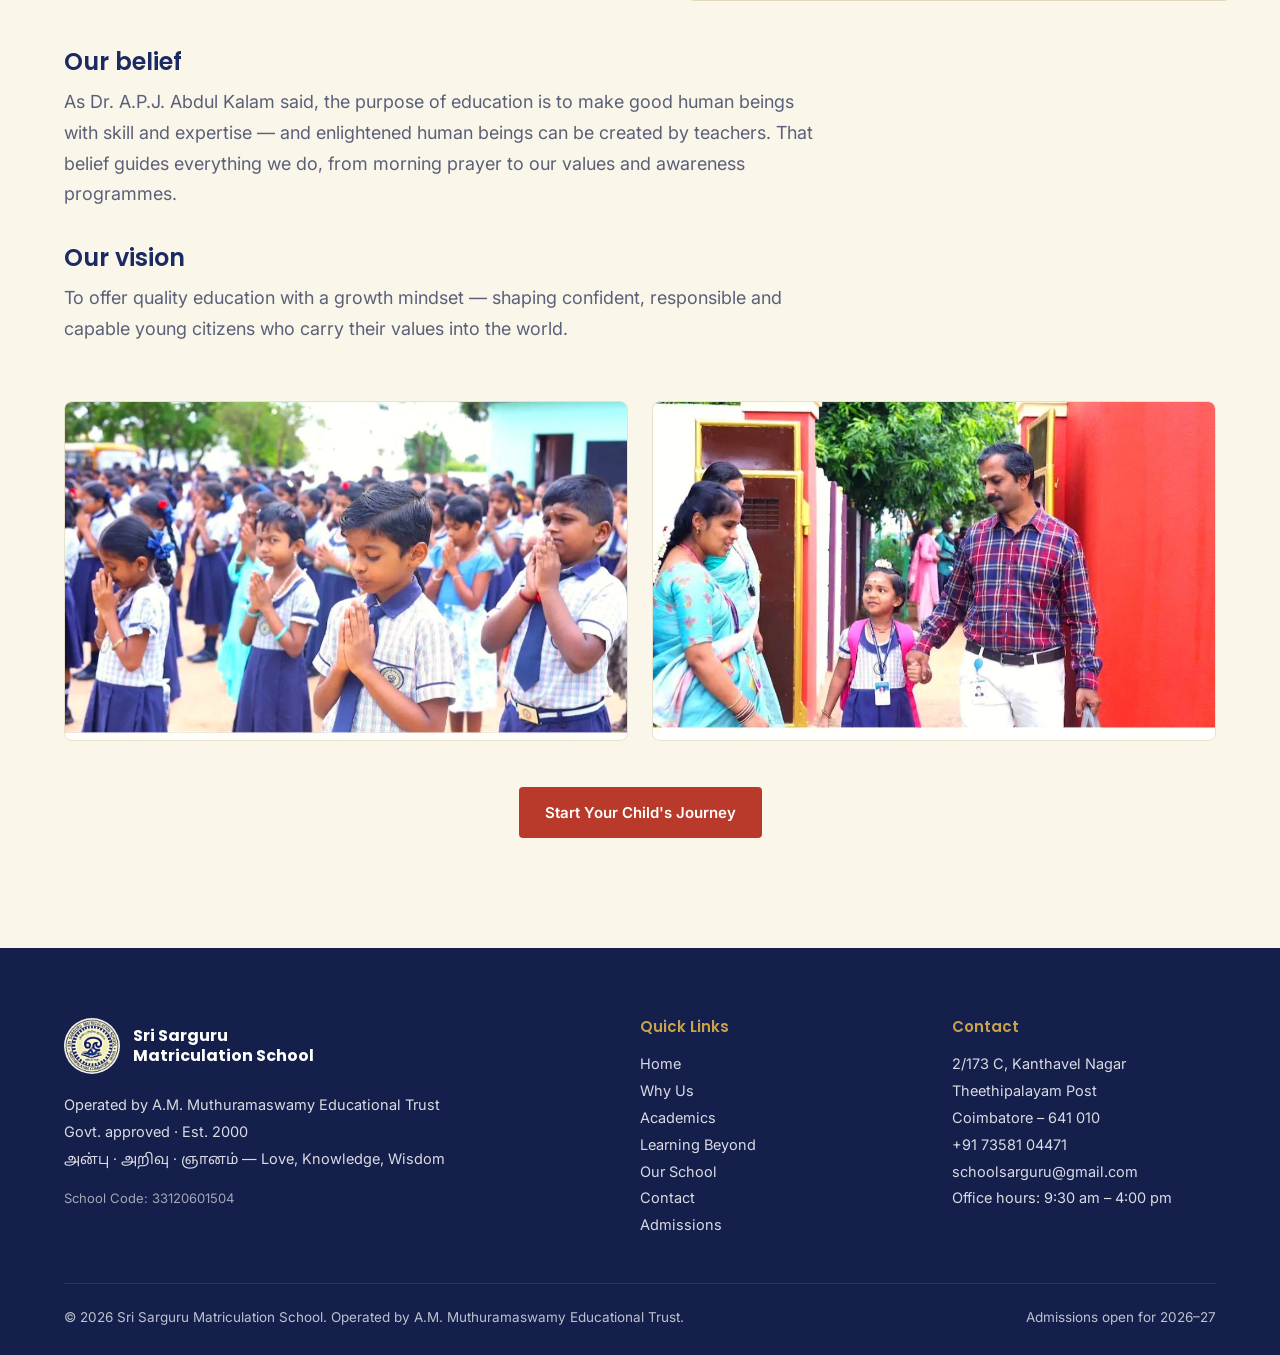
==== commit 2277f2f7: "Add files via upload" ====
--- a/about.html
+++ b/about.html
@@ -5,19 +5,19 @@
 <meta name="viewport" content="width=device-width, initial-scale=1">
 <title>Our School | Sri Sarguru Matriculation School, Coimbatore</title>
 <meta name="description" content="The story of Sri Sarguru Matriculation School, Theethipalayam — from five students in 2000 to a family of 500+, and the SUITS programme that earns our students a Diploma in Computer Science by Grade 9.">
-<link rel="icon" href="images/logo.jpg" type="image/jpeg">
-<link rel="apple-touch-icon" href="images/logo.jpg">
+<link rel="icon" href="logo.jpg" type="image/jpeg">
+<link rel="apple-touch-icon" href="logo.jpg">
 <link rel="canonical" href="https://sri-sarguru-school-website.vercel.app/about.html">
 <meta property="og:type" content="article">
 <meta property="og:site_name" content="Sri Sarguru Matriculation School">
 <meta property="og:title" content="Our School | Sri Sarguru Matriculation School, Coimbatore">
 <meta property="og:description" content="The story of Sri Sarguru Matriculation School, Theethipalayam — from five students in 2000 to a family of 500+, and the SUITS programme that earns our students a Diploma in Computer Science by Grade 9.">
-<meta property="og:image" content="https://sri-sarguru-school-website.vercel.app/images/about-banner.jpg">
+<meta property="og:image" content="https://sri-sarguru-school-website.vercel.app/about-banner.jpg">
 <meta property="og:url" content="https://sri-sarguru-school-website.vercel.app/about.html">
 <meta name="twitter:card" content="summary_large_image">
 <meta name="twitter:title" content="Our School | Sri Sarguru Matriculation School, Coimbatore">
 <meta name="twitter:description" content="The story of Sri Sarguru Matriculation School, Theethipalayam — from five students in 2000 to a family of 500+, and the SUITS programme that earns our students a Diploma in Computer Science by Grade 9.">
-<meta name="twitter:image" content="https://sri-sarguru-school-website.vercel.app/images/about-banner.jpg">
+<meta name="twitter:image" content="https://sri-sarguru-school-website.vercel.app/about-banner.jpg">
 <link rel="preconnect" href="https://fonts.googleapis.com">
 <link rel="preconnect" href="https://fonts.gstatic.com" crossorigin>
 <link href="https://fonts.googleapis.com/css2?family=Poppins:wght@500;600;700&family=Inter:wght@400;500;600;700&family=Noto+Sans+Tamil:wght@500&display=swap" rel="stylesheet">
@@ -28,7 +28,7 @@
 <nav id="nav">
   <div class="nav-in">
     <a class="brand" href="index.html">
-      <img src="images/logo.jpg" alt="Sri Sarguru Matriculation School emblem" width="54" height="54">
+      <img src="logo.jpg" alt="Sri Sarguru Matriculation School emblem" width="54" height="54">
       <span>Sri Sarguru<br>Matriculation School</span>
     </a>
     <button class="menu-toggle" aria-label="Menu" aria-expanded="false" aria-controls="menu">&#9776;</button>
@@ -51,7 +51,7 @@
 
 
 <header class="page-hero">
-  <div class="bg" style="background-image:url(images/about-banner.jpg)"></div>
+  <div class="bg" style="background-image:url(about-banner.jpg)"></div>
   <div class="wrap">
     <div class="tamil" style="color:var(--gold);margin-bottom:10px">அன்பு &middot; அறிவு &middot; ஞானம்</div>
     <h1>Our School</h1>
@@ -73,7 +73,7 @@
 
     <div class="split rev rise" style="margin-bottom:64px">
       <div class="framed">
-        <img src="images/suits-diploma.jpg" alt="A student in graduation robes holding his Diploma in Computer Science" loading="lazy">
+        <img src="suits-diploma.jpg" alt="A student in graduation robes holding his Diploma in Computer Science" loading="lazy">
       </div>
       <div class="split-txt">
         <h2>The SUITS advantage</h2>
@@ -90,8 +90,8 @@
     </div>
 
     <div class="gallery2 rise">
-      <img src="images/story-1.jpg" alt="Students at Sri Sarguru Matriculation School" loading="lazy">
-      <img src="images/story-2.jpg" alt="A moment from school life at Sri Sarguru" loading="lazy">
+      <img src="story-1.jpg" alt="Students at Sri Sarguru Matriculation School" loading="lazy">
+      <img src="story-2.jpg" alt="A moment from school life at Sri Sarguru" loading="lazy">
     </div>
 
     <p style="text-align:center;margin-top:46px">
@@ -106,7 +106,7 @@
     <div class="foot-grid">
       <div>
         <div class="foot-brand">
-          <img src="images/logo.jpg" alt="School emblem" width="56" height="56" loading="lazy">
+          <img src="logo.jpg" alt="School emblem" width="56" height="56" loading="lazy">
           <b>Sri Sarguru<br>Matriculation School</b>
         </div>
         <p>Operated by A.M. Muthuramaswamy Educational Trust<br>
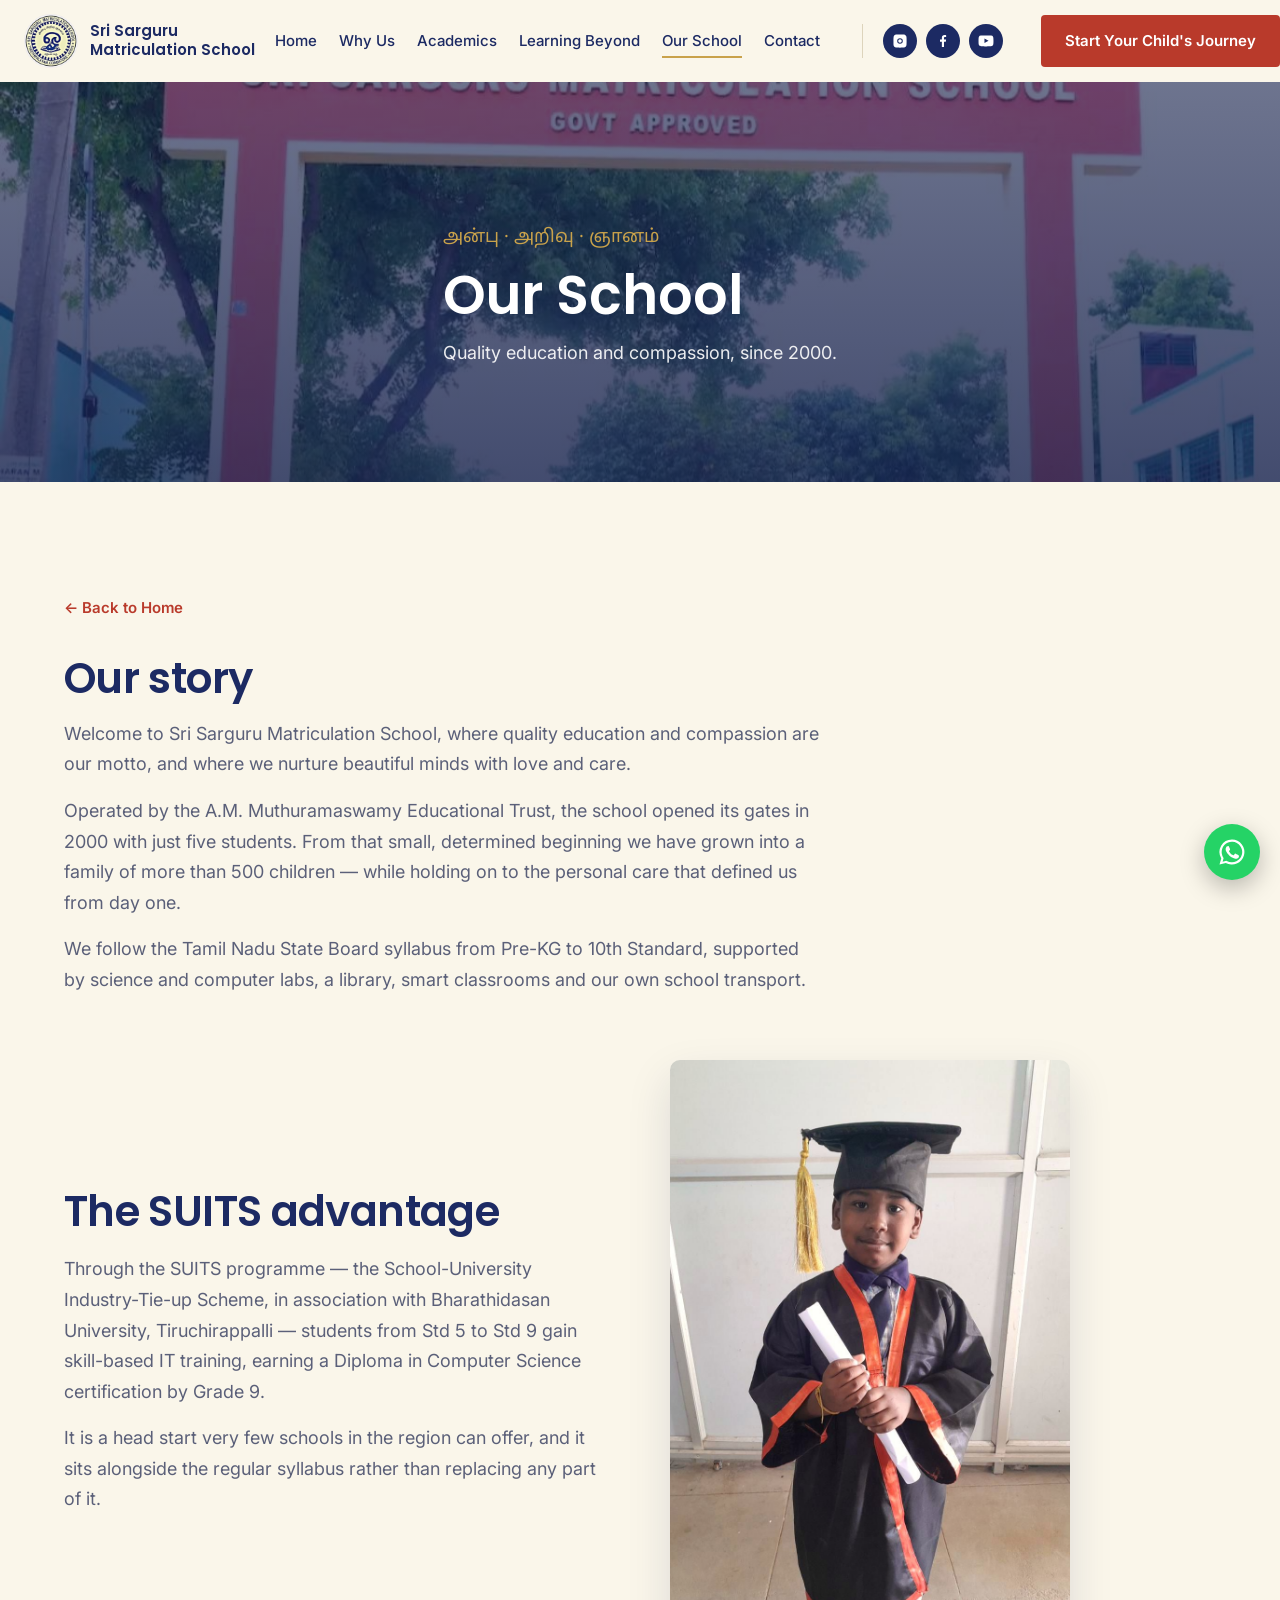
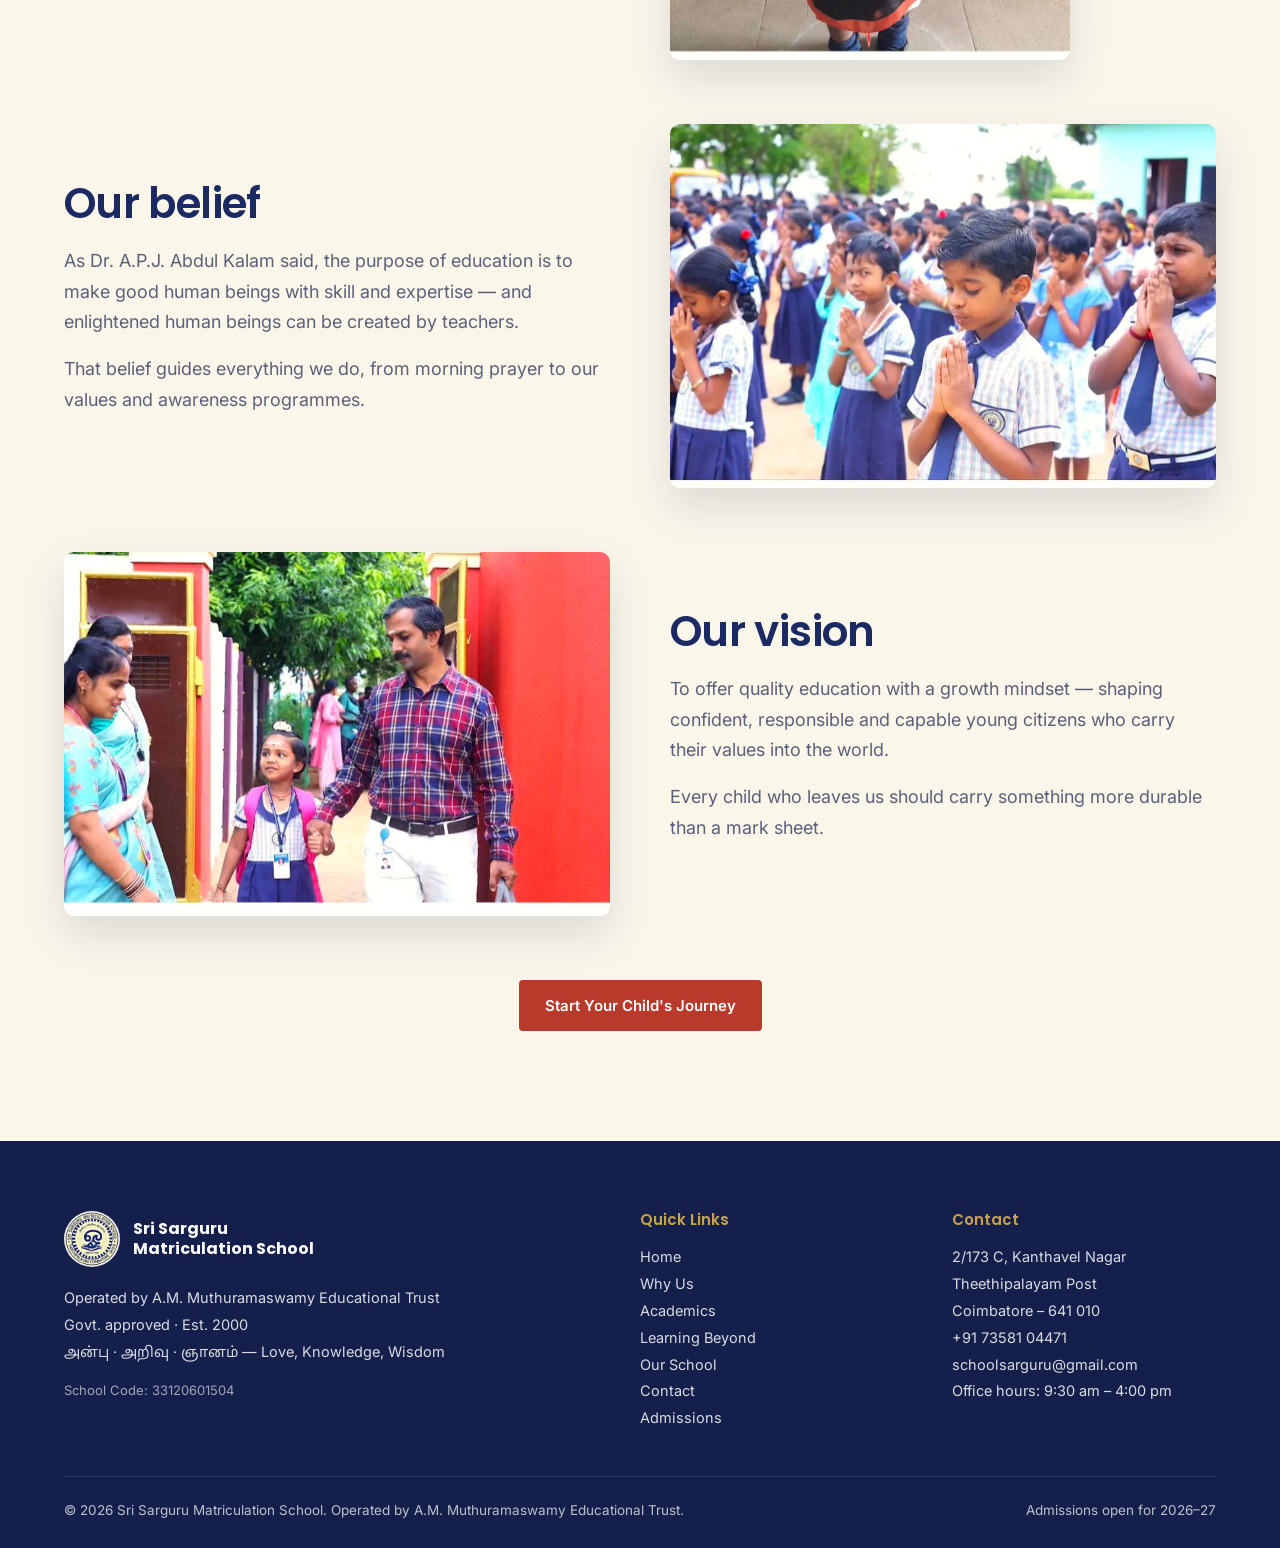
==== commit 29508a1f: "Add files via upload" ====
--- a/about.html
+++ b/about.html
@@ -5,8 +5,9 @@
 <meta name="viewport" content="width=device-width, initial-scale=1">
 <title>Our School | Sri Sarguru Matriculation School, Coimbatore</title>
 <meta name="description" content="The story of Sri Sarguru Matriculation School, Theethipalayam — from five students in 2000 to a family of 500+, and the SUITS programme that earns our students a Diploma in Computer Science by Grade 9.">
-<link rel="icon" href="logo.jpg" type="image/jpeg">
-<link rel="apple-touch-icon" href="logo.jpg">
+<link rel="icon" href="favicon.ico" sizes="any">
+<link rel="icon" href="favicon-32.png" type="image/png" sizes="32x32">
+<link rel="apple-touch-icon" href="apple-touch-icon.png">
 <link rel="canonical" href="https://sri-sarguru-school-website.vercel.app/about.html">
 <meta property="og:type" content="article">
 <meta property="og:site_name" content="Sri Sarguru Matriculation School">
@@ -82,16 +83,26 @@
       </div>
     </div>
 
-    <div class="prose rise" style="margin-bottom:56px">
-      <h3>Our belief</h3>
-      <p>As Dr. A.P.J. Abdul Kalam said, the purpose of education is to make good human beings with skill and expertise — and enlightened human beings can be created by teachers. That belief guides everything we do, from morning prayer to our values and awareness programmes.</p>
-      <h3>Our vision</h3>
-      <p>To offer quality education with a growth mindset — shaping confident, responsible and capable young citizens who carry their values into the world.</p>
+    <div class="split rise" style="margin-bottom:64px">
+      <div class="split-txt">
+        <h2>Our belief</h2>
+        <p>As Dr. A.P.J. Abdul Kalam said, the purpose of education is to make good human beings with skill and expertise — and enlightened human beings can be created by teachers.</p>
+        <p>That belief guides everything we do, from morning prayer to our values and awareness programmes.</p>
+      </div>
+      <div class="framed wide">
+        <img src="story-1.jpg" alt="Children at morning prayer on the school ground" loading="lazy" width="1100" height="614">
+      </div>
     </div>
 
-    <div class="gallery2 rise">
-      <img src="story-1.jpg" alt="Students at Sri Sarguru Matriculation School" loading="lazy">
-      <img src="story-2.jpg" alt="A moment from school life at Sri Sarguru" loading="lazy">
+    <div class="split rise" style="margin-bottom:64px">
+      <div class="framed wide">
+        <img src="story-2.jpg" alt="A parent walking a child in through the school gate" loading="lazy" width="1100" height="614">
+      </div>
+      <div class="split-txt">
+        <h2>Our vision</h2>
+        <p>To offer quality education with a growth mindset — shaping confident, responsible and capable young citizens who carry their values into the world.</p>
+        <p>Every child who leaves us should carry something more durable than a mark sheet.</p>
+      </div>
     </div>
 
     <p style="text-align:center;margin-top:46px">
--- a/styles.css
+++ b/styles.css
@@ -23,21 +23,27 @@
 nav{position:sticky;top:0;z-index:50;background:rgba(250,246,234,.94);
   backdrop-filter:blur(10px);transition:box-shadow .25s}
 nav.scrolled{box-shadow:0 2px 24px rgba(28,42,99,.12)}
-.nav-in{display:flex;align-items:center;gap:28px;padding:16px 24px;max-width:1280px;margin:0 auto}
+.nav-in{display:flex;align-items:center;gap:20px;padding:14px 24px;max-width:1320px;margin:0 auto}
 .brand{display:flex;align-items:center;gap:12px;text-decoration:none;flex-shrink:0}
 .brand img{width:54px;height:54px;border-radius:50%}
 .brand span{font-family:Poppins;font-weight:600;font-size:15px;line-height:1.25;color:var(--navy)}
-.menu{display:flex;align-items:center;gap:26px;margin-left:auto}
-.menu>a{text-decoration:none;font-size:15px;font-weight:500;color:var(--navy);position:relative;padding:4px 0}
+.menu{display:flex;align-items:center;gap:22px;margin-left:auto}
+.menu>a{text-decoration:none;font-size:15px;font-weight:500;color:var(--navy);position:relative;
+  padding:4px 0;white-space:nowrap}
 .menu>a::after{content:'';position:absolute;left:0;right:100%;bottom:0;height:2px;background:var(--gold);transition:right .25s}
 .menu>a:hover::after,.menu>a.active::after{right:0}
-.socials-nav{display:flex;gap:9px;margin-left:26px;padding-left:26px;border-left:1px solid #ddd4bc}
+.socials-nav{display:flex;gap:9px;margin-left:20px;padding-left:20px;border-left:1px solid #ddd4bc;flex-shrink:0}
 .socials-nav a{width:34px;height:34px;border-radius:50%;background:var(--navy);display:flex;
   align-items:center;justify-content:center;transition:background .2s,transform .2s}
 .socials-nav a:hover{background:var(--red);transform:translateY(-2px)}
 .socials-nav svg{width:16px;height:16px;fill:#fff}
 .menu-toggle{display:none;background:none;border:0;font-size:26px;color:var(--navy);cursor:pointer;margin-left:auto}
-.nav-cta{margin-left:20px}
+/* .menu>a outranks .btn on specificity, which was stripping the header CTA of
+   its white text, padding and weight. Restore them at matching specificity so
+   it is the same button as the one in the hero. */
+.menu>a.nav-cta{margin-left:16px;flex-shrink:0;white-space:nowrap;color:#fff;font-weight:600;
+  padding:13px 24px;border-radius:4px;font-size:15px}
+.menu>a.nav-cta::after{display:none}
 
 .btn{display:inline-block;background:var(--red);color:#fff;text-decoration:none;font-weight:600;
   font-size:15px;padding:13px 26px;border-radius:4px;border:0;cursor:pointer;font-family:Inter;
@@ -84,10 +90,12 @@
 /* ---------- Split ---------- */
 .split{display:grid;grid-template-columns:1fr 1fr;gap:60px;align-items:center}
 .split.rev>*:first-child{order:2}
-.framed{border-radius:8px;overflow:hidden;background:var(--ivory-dim);
-  display:flex;align-items:center;justify-content:center;
-  box-shadow:16px 16px 0 var(--ivory-dim),16px 16px 0 1px #e2d9bf}
-.framed>img{max-height:560px;width:auto;max-width:100%;height:auto}
+.framed{border-radius:10px;overflow:hidden;aspect-ratio:2/3;max-height:600px;
+  box-shadow:0 18px 44px rgba(20,31,75,.13)}
+.framed>img{width:100%;height:100%;object-fit:cover;object-position:center 22%;display:block}
+.framed.wide{aspect-ratio:3/2}
+.framed.plain{box-shadow:none;border-radius:0;aspect-ratio:auto;max-height:none}
+.framed.plain>img{height:auto;object-fit:contain}
 .split-txt h2{margin-bottom:18px}
 .split-txt p{color:var(--muted);margin-bottom:16px}
 .split-txt .btn{margin-top:12px}
@@ -97,7 +105,10 @@
   background:var(--gold);border-radius:50%}
 
 /* ---------- Bold quote band ---------- */
-.quote-band{position:relative;min-height:460px;display:flex;align-items:center;justify-content:center;
+/* Flex without a direction laid the Tamil line out beside the quote instead of
+   under it, which is what made this band look lopsided. */
+.quote-band{position:relative;min-height:460px;display:flex;flex-direction:column;
+  align-items:center;justify-content:center;
   text-align:center;color:#fff;padding:100px 24px;overflow:hidden}
 .quote-band .bg{position:absolute;inset:0;background-size:cover;background-position:center 32%;z-index:-2}
 .quote-band::after{content:'';position:absolute;inset:0;background:rgba(16,24,58,.76);z-index:-1}
@@ -187,9 +198,11 @@
 .map iframe{width:100%;height:100%;min-height:380px;border:0;display:block}
 
 /* ---------- Page hero (About) ---------- */
-.page-hero{position:relative;color:#fff;padding:120px 0 90px;overflow:hidden}
-.page-hero .bg{position:absolute;inset:0;background-size:cover;background-position:center 40%;z-index:-2}
-.page-hero::after{content:'';position:absolute;inset:0;background:rgba(20,31,75,.78);z-index:-1}
+.page-hero{position:relative;color:#fff;padding:132px 0 104px;overflow:hidden;min-height:400px;
+  display:flex;align-items:center}
+.page-hero .bg{position:absolute;inset:0;background-size:cover;background-position:center 24%;z-index:-2}
+.page-hero::after{content:'';position:absolute;inset:0;
+  background:linear-gradient(180deg,rgba(20,31,75,.62) 0%,rgba(20,31,75,.80) 100%);z-index:-1}
 .page-hero h1{font-size:clamp(34px,5vw,54px);margin-bottom:12px}
 .page-hero p{opacity:.9}
 .back-link{display:inline-block;margin-bottom:34px;color:var(--red);text-decoration:none;font-weight:600;font-size:15px}
@@ -198,8 +211,7 @@
 .prose h3{font-size:24px;color:var(--navy);margin:34px 0 12px}
 .prose p{color:var(--muted);margin-bottom:16px}
 .gallery2{display:grid;grid-template-columns:1fr 1fr;gap:24px}
-.gallery2 img{border-radius:8px;width:100%;height:340px;object-fit:cover;object-position:center 28%;
-  border:1px solid var(--line)}
+.gallery2 img{border-radius:10px;width:100%;height:340px;object-fit:cover;object-position:center 28%}
 
 /* ---------- Footer ---------- */
 footer{background:var(--navy-deep);color:#fff;padding:70px 0 26px}
@@ -228,16 +240,20 @@
 .ov-body{padding:34px}
 .ov-body h3{font-size:clamp(24px,3vw,32px);color:var(--navy);margin-bottom:12px;padding-right:46px}
 .ov-body>p{color:var(--muted);margin-bottom:24px}
-.gal{position:relative;border-radius:8px;overflow:hidden;background:var(--navy-deep)}
+.gal{position:relative;border-radius:10px;overflow:hidden;background:var(--ivory-dim)}
 .track{display:flex;overflow-x:auto;scroll-snap-type:x mandatory;scroll-behavior:smooth;scrollbar-width:none}
 .track::-webkit-scrollbar{display:none}
-.track img{flex:0 0 100%;width:100%;height:clamp(260px,50vh,470px);object-fit:contain;scroll-snap-align:center}
-.dots{position:absolute;left:0;right:0;bottom:12px;display:flex;gap:8px;justify-content:center}
-.dot{width:9px;height:9px;border-radius:50%;border:1px solid rgba(255,255,255,.9);background:transparent;
-  padding:0;cursor:pointer}
+.track img{flex:0 0 100%;width:100%;aspect-ratio:3/2;height:auto;object-fit:cover;
+  object-position:center 30%;scroll-snap-align:center;display:block}
+.dots{position:absolute;left:0;right:0;bottom:14px;display:flex;gap:8px;justify-content:center;
+  padding:8px 0;background:linear-gradient(transparent,rgba(16,24,58,.42))}
+.dot{width:9px;height:9px;border-radius:50%;border:1px solid rgba(255,255,255,.95);background:transparent;
+  padding:0;cursor:pointer;box-shadow:0 1px 3px rgba(0,0,0,.45)}
 .dot[aria-selected=true]{background:#fff}
 .gnav{position:absolute;top:50%;transform:translateY(-50%);width:40px;height:40px;border-radius:50%;
-  border:0;background:rgba(20,31,75,.6);color:#fff;font-size:22px;cursor:pointer;opacity:0;transition:opacity .2s}
+  border:0;background:rgba(16,24,58,.74);color:#fff;font-size:22px;cursor:pointer;opacity:0;
+  transition:opacity .2s,background .2s;box-shadow:0 2px 10px rgba(0,0,0,.3)}
+.gnav:hover{background:rgba(16,24,58,.92)}
 .gal:hover .gnav,.gnav:focus-visible{opacity:1}
 .gnav.p{left:10px}.gnav.n{right:10px}
 .gal.single .gnav,.gal.single .dots{display:none}
@@ -261,20 +277,32 @@
   .vids{grid-template-columns:1fr}
   .vframe.tall{max-width:330px}
 }
-@media(max-width:860px){
-  :root{--s-pad:74px}
-  body{font-size:17px}
+/* The desktop bar runs out of room well before the old 860px hamburger
+   breakpoint, which is what made it wrap. Collapse the nav on its own. */
+@media(max-width:1120px){
   .menu{display:none;position:absolute;top:100%;left:0;right:0;background:var(--ivory);
     flex-direction:column;align-items:flex-start;gap:0;padding:14px 24px;
     box-shadow:0 12px 30px rgba(0,0,0,.14)}
   .menu.open{display:flex}
   .menu>a{padding:12px 0;width:100%}
   .socials-nav{margin:12px 0 0;padding:14px 0 0;border-left:0;border-top:1px solid #ddd4bc;width:100%}
-  .nav-cta{margin:14px 0 0}
+  .nav-cta{margin:14px 0 0;align-self:flex-start}
   .menu-toggle{display:block}
+}
+
+@media(max-width:860px){
+  :root{--s-pad:74px}
+  body{font-size:17px}
   .split,.admit-in,.contact-grid,.gallery2{grid-template-columns:1fr;gap:36px}
   .split.rev>*:first-child{order:0}
-  .framed>img{max-height:400px}
+  /* The credentials panel needs its heading first on a narrow screen,
+     otherwise two logos arrive with no context. */
+  .split.rev>.suits-marks{order:2}
+  /* 2:3 is too tall on a phone, but a landscape frame would gut the portrait
+     photos, so these sit at 4:5 on narrow screens. */
+  .framed{aspect-ratio:4/5;max-height:none}
+  .framed.wide{aspect-ratio:3/2}
+  .suits-marks{padding:34px 22px}
   .stats-in{grid-template-columns:1fr;gap:22px}
   .ach,.cards,.why,.tiles{grid-template-columns:1fr}
   .foot-grid{grid-template-columns:1fr;gap:32px}
@@ -282,11 +310,47 @@
   .marquee img{height:190px}
   .gallery2 img{height:260px}
   .ov-body{padding:24px 20px 30px}
-}
+  .page-hero{min-height:320px;padding:100px 0 76px}
+}
+
+/* ---------- SUITS credentials panel ---------- */
+.suits-marks{display:flex;flex-direction:column;align-items:center;justify-content:center;gap:26px;
+  background:var(--ivory);border:1px solid #e7dfc7;border-radius:12px;padding:44px 34px;
+  box-shadow:0 18px 44px rgba(20,31,75,.09)}
+.suits-marks img.mark{width:min(320px,80%);height:auto;display:block}
+.suits-marks .rule{width:64%;height:1px;background:#e2d9bf}
+.suits-uni{display:flex;align-items:center;gap:16px}
+.suits-uni img{width:76px;height:76px;flex-shrink:0}
+.suits-uni b{display:block;font-family:Poppins;font-size:17px;color:var(--navy);line-height:1.3}
+.suits-uni span{font-size:14px;color:var(--muted)}
+
+/* ---------- Video facade: one player at a time ---------- */
+.vfacade{position:absolute;inset:0;width:100%;height:100%;padding:0;border:0;cursor:pointer;
+  background:var(--navy-deep);display:block;overflow:hidden}
+.vfacade img{width:100%;height:100%;object-fit:cover;display:block;opacity:.82;transition:opacity .25s,transform .4s}
+/* If YouTube's poster never arrives the navy panel and play button still read
+   as a video, so the section degrades cleanly instead of showing a broken icon. */
+.vfacade img:not([src]),.vfacade img[src=""]{display:none}
+.vfacade:hover img{opacity:1;transform:scale(1.03)}
+.vplay{position:absolute;left:50%;top:50%;transform:translate(-50%,-50%);width:70px;height:70px;
+  border-radius:50%;background:rgba(185,58,43,.94);display:flex;align-items:center;justify-content:center;
+  transition:transform .25s,background .2s;pointer-events:none}
+.vfacade:hover .vplay{transform:translate(-50%,-50%) scale(1.09);background:var(--red)}
+.vplay svg{width:26px;height:26px;fill:#fff;margin-left:4px}
+.vlabel{position:absolute;left:0;right:0;bottom:0;padding:44px 20px 16px;color:#fff;font-size:14.5px;
+  background:linear-gradient(transparent,rgba(16,24,58,.86));text-align:left;pointer-events:none}
+
+/* ---------- Marquee fallback when motion is reduced ---------- */
+@media(prefers-reduced-motion:reduce){
+  .marquee{overflow-x:auto;scroll-snap-type:x mandatory;-webkit-overflow-scrolling:touch}
+  .marquee::-webkit-scrollbar{display:none}
+  .marquee-track{animation:none;width:max-content;flex-wrap:nowrap;justify-content:flex-start;padding:0 24px}
+  .marquee-track img{scroll-snap-align:center}
+}
+
 @media(prefers-reduced-motion:reduce){
   html{scroll-behavior:auto}
   .rise{opacity:1;transform:none;transition:none}
-  .marquee-track{animation:none;flex-wrap:wrap;width:auto;justify-content:center}
   .track{scroll-behavior:auto}
   .tile,.tile img{transition:none}
 }
